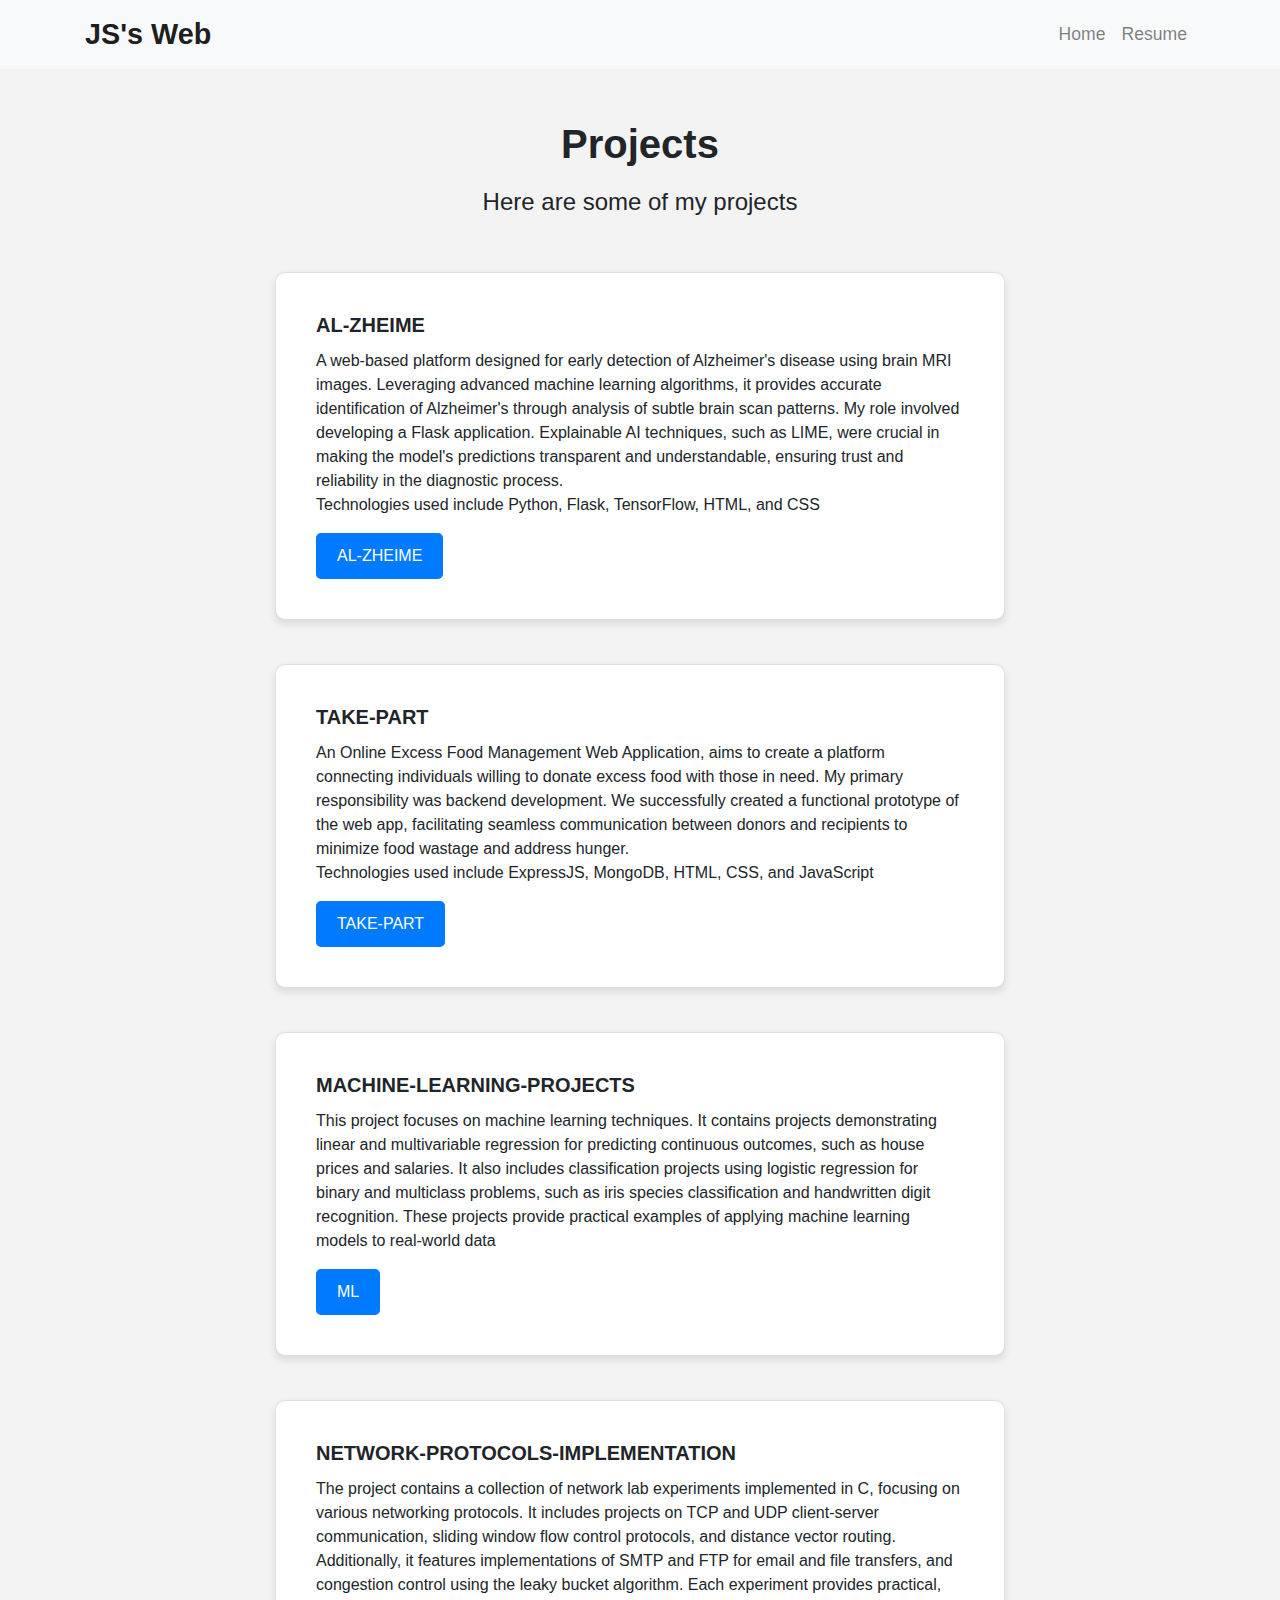
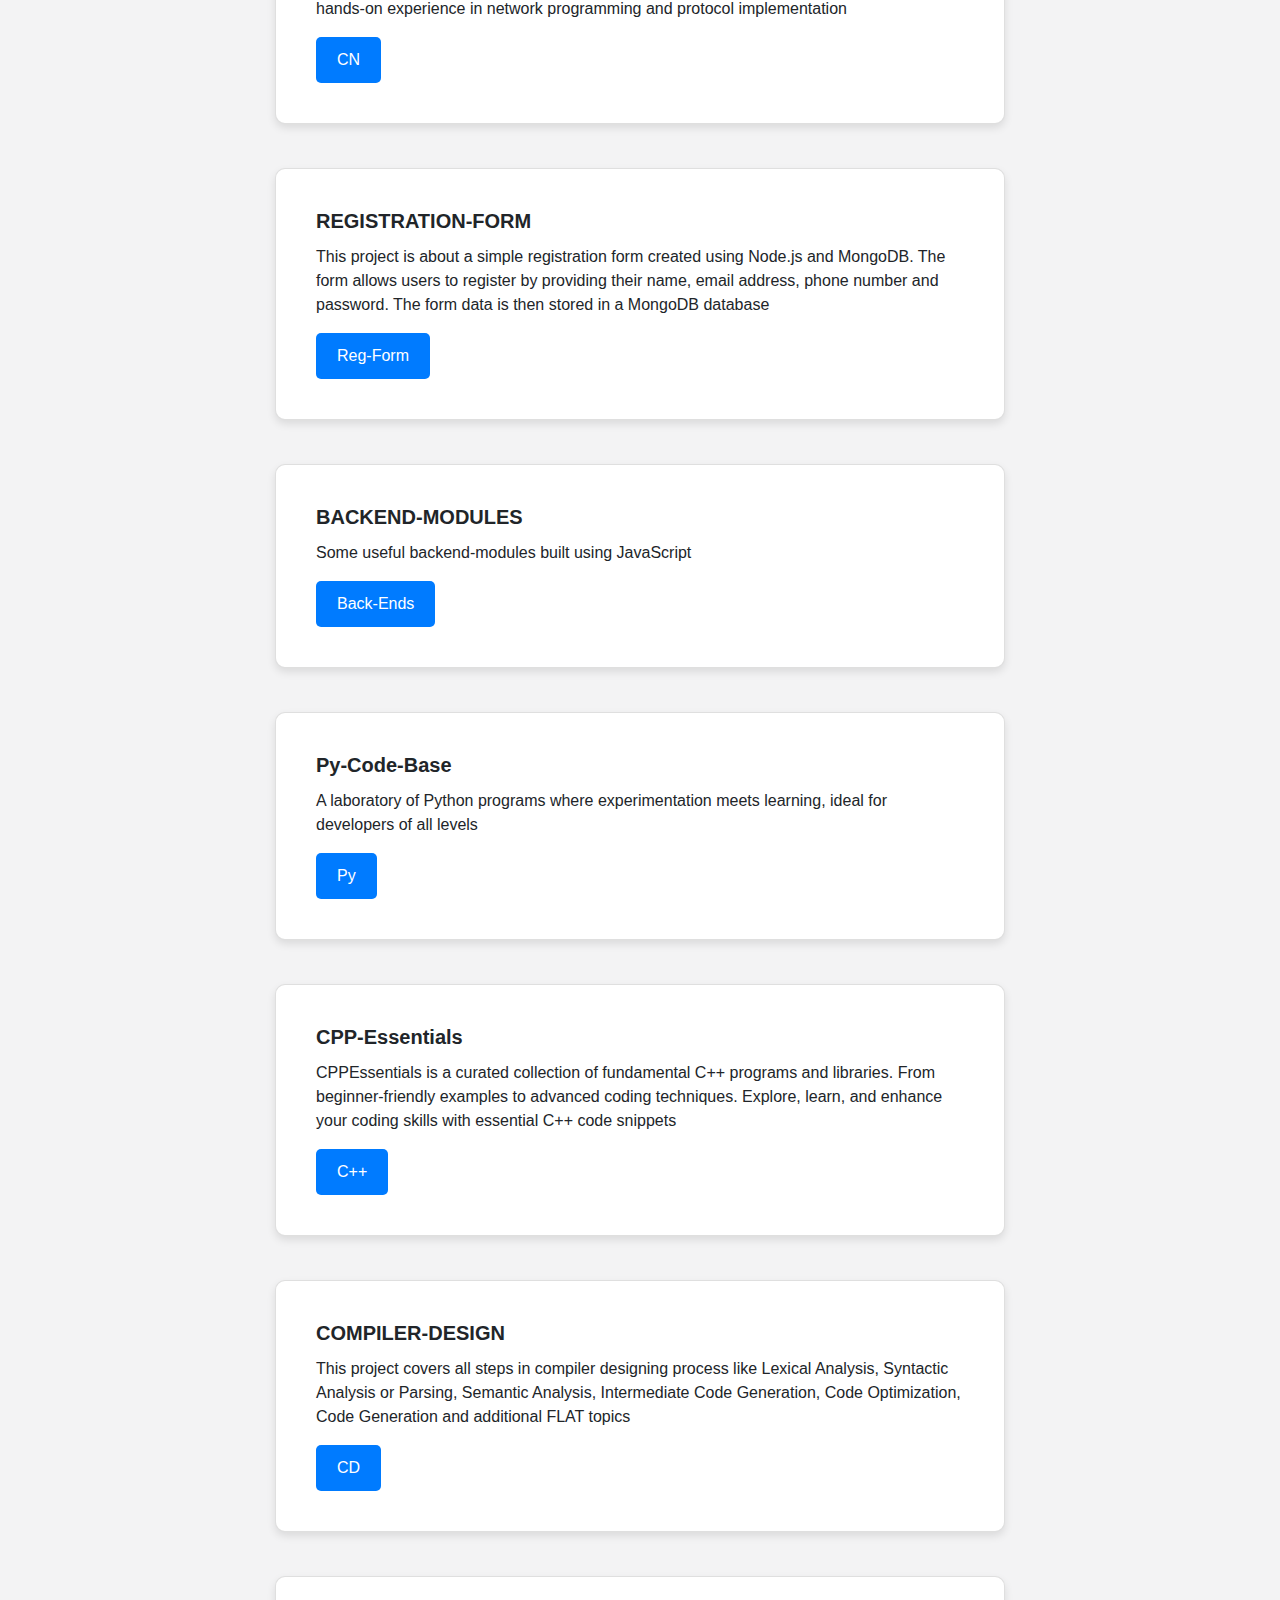
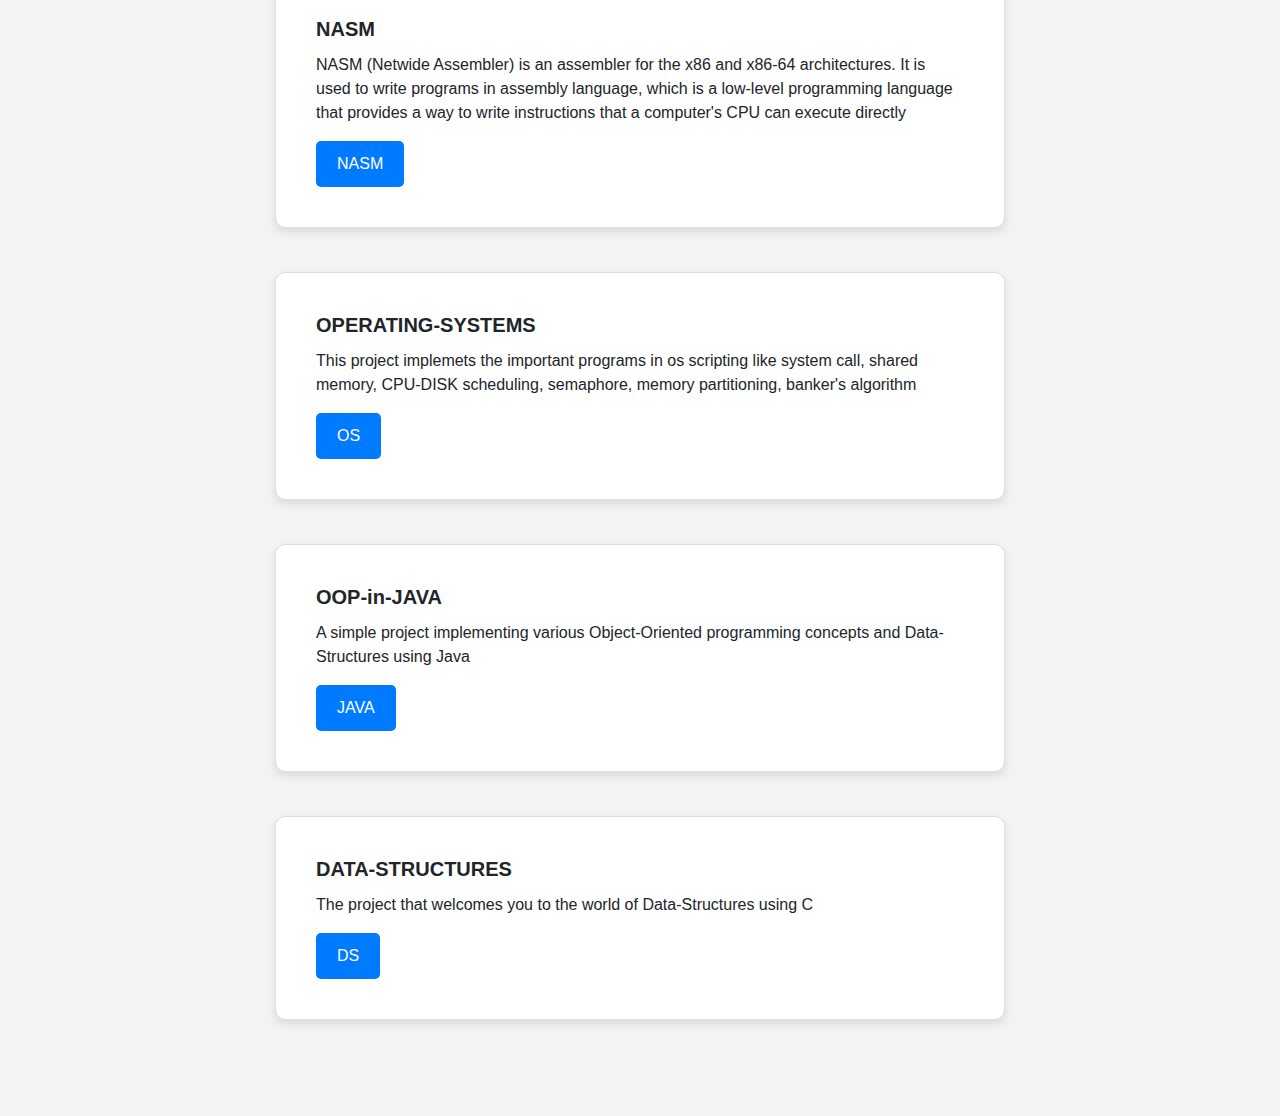
==== projects.html @ 7381023a "Buttons Modified" ====
<!DOCTYPE html>
<html lang="en">
<head>
    <meta charset="UTF-8">
    <meta name="viewport" content="width=device-width, initial-scale=1.0">
    <title>Projects</title>
    <link href="https://stackpath.bootstrapcdn.com/bootstrap/4.5.2/css/bootstrap.min.css" rel="stylesheet">
    <link rel="stylesheet" href="css/styles.css">
</head>
<body>
    <!-- Navigation Bar -->
    <nav class="navbar navbar-expand-lg navbar-light bg-light fixed-top">
        <div class="container">
            <a class="navbar-brand" href="index.html">JS's Web</a>
            <button class="navbar-toggler" type="button" data-toggle="collapse" data-target="#navbarNav" aria-controls="navbarNav" aria-expanded="false" aria-label="Toggle navigation">
                <span class="navbar-toggler-icon"></span>
            </button>
            <div class="collapse navbar-collapse" id="navbarNav">
                <ul class="navbar-nav ml-auto">
                    <li class="nav-item">
                        <a class="nav-link" href="index.html">Home</a>
                    </li>
                    <li class="nav-item">
                        <a class="nav-link" href="resume.html">Resume</a>
                    </li>
                </ul>
            </div>
        </div>
    </nav>

    <!-- Main Content -->
    <div class="container mt-5">
        <div class="row justify-content-center">
            <div class="col-md-8 text-center">
                <h1 class="display-4 animate-text text-center">Projects</h1>
                <p class="lead">Here are some of my projects</p>
            </div>
        </div>
        
        <!-- Project Cards in Vertical Order -->
        <div class="row justify-content-center">
            <!-- Project 1 Card -->
            <div class="col-md-8">
                <div class="card mb-4">
                    <div class="card-body">
                        <h5 class="card-title"><strong>AL-ZHEIME</strong></h5>
                        <p class="card-text">A web-based platform designed for early detection of Alzheimer's disease
                            using brain MRI images. Leveraging advanced
                            machine learning algorithms, it provides accurate identification of
                            Alzheimer's through analysis of subtle brain scan patterns. My role
                            involved developing a Flask application. Explainable AI techniques, such
                            as LIME, were crucial in making the model's predictions transparent and
                            understandable, ensuring trust and reliability in the diagnostic process.
                            <br>Technologies used include Python, Flask, TensorFlow, HTML, and CSS</p>
                            <div>
                                <a href="https://github.com/JISHNU-2002/AL-ZHEIME-Main-Project" class="btn">AL-ZHEIME</a>
                            </div>
                    </div>
                </div>
            </div>

            <!-- Project 2 Card -->
            <div class="col-md-8">
                <div class="card mb-4">
                    <div class="card-body">
                        <h5 class="card-title"><strong>TAKE-PART</strong></h5>
                        <p class="card-text">An Online Excess Food Management Web Application,
                            aims to create a platform connecting individuals willing to donate
                            excess food with those in need. My primary responsibility was backend
                            development. We successfully created a functional prototype of the web app, 
                            facilitating seamless communication between donors and recipients
                            to minimize food wastage and address hunger.
                            <br>Technologies used include ExpressJS, MongoDB, HTML, CSS, and JavaScript</p>
                            <div>
                                <a href="https://github.com/JISHNU-2002/TAKE-PART-Mini-Project" class="btn">TAKE-PART</a>
                            </div>
                    </div>
                </div>
            </div>

            <!-- Project 3 Card -->
            <div class="col-md-8">
                <div class="card mb-4">
                    <div class="card-body">
                        <h5 class="card-title"><strong>MACHINE-LEARNING-PROJECTS</strong></h5>
                        <p class="card-text">This project focuses on machine learning techniques. 
                            It contains projects demonstrating linear and multivariable regression for predicting continuous outcomes, such as house prices and salaries. It also includes classification projects using logistic regression for binary and multiclass problems, 
                            such as iris species classification and handwritten digit recognition. 
                            These projects provide practical examples of applying machine learning models to real-world data</p>
                        <div>
                            <a href="https://github.com/JISHNU-2002/Machine-Learning-Projects" class="btn">ML</a>
                        </div>
                    </div>
                </div>
            </div>

            <!-- Project 7 Card -->
            <div class="col-md-8">
                <div class="card mb-4">
                    <div class="card-body">
                        <h5 class="card-title"><strong>NETWORK-PROTOCOLS-IMPLEMENTATION</strong></h5>
                        <p class="card-text">The project contains a collection of network lab experiments implemented in C, 
                            focusing on various networking protocols. It includes projects on TCP and UDP client-server communication, sliding window flow control protocols, and distance vector routing. Additionally, it features implementations of SMTP and FTP for email and file transfers, and congestion control using the leaky bucket algorithm. 
                            Each experiment provides practical, hands-on experience in network programming and protocol implementation
                        </p>
                        <div>
                            <a href="https://github.com/JISHNU-2002/Network-Protocols-Implementations" class="btn">CN</a>
                        </div>
                    </div>
                </div>
            </div>

            <!-- Project 4 Card -->
            <div class="col-md-8">
                <div class="card mb-4">
                    <div class="card-body">
                        <h5 class="card-title"><strong>REGISTRATION-FORM</strong></h5>
                        <p class="card-text">This project is about a simple registration form created using Node.js and MongoDB. 
                            The form allows users to register by providing their name, email address, phone number and password. 
                            The form data is then stored in a MongoDB database</p>
                        <div>
                            <a href="https://github.com/JISHNU-2002/Registration-Form" class="btn">Reg-Form</a>
                        </div>
                    </div>
                </div>
            </div>

            <!-- Project 5 Card -->
            <div class="col-md-8">
                <div class="card mb-4">
                    <div class="card-body">
                        <h5 class="card-title"><strong>BACKEND-MODULES</strong></h5>
                        <p class="card-text">Some useful backend-modules built using JavaScript</p>
                        <div>
                            <a href="https://github.com/JISHNU-2002/back-ends" class="btn">Back-Ends</a>
                        </div>
                    </div>
                </div>
            </div>

             <!-- Project 12 Card -->
             <div class="col-md-8">
                <div class="card mb-4">
                    <div class="card-body">
                        <h5 class="card-title"><strong>Py-Code-Base</strong></h5>
                        <p class="card-text">A laboratory of Python programs where experimentation meets learning,
                             ideal for developers of all levels </p>
                        <div>
                            <a href="https://github.com/JISHNU-2002/PyCodeBase" class="btn">Py</a>
                        </div>
                    </div>
                </div>
            </div>

             <!-- Project 13 Card -->
             <div class="col-md-8">
                <div class="card mb-4">
                    <div class="card-body">
                        <h5 class="card-title"><strong>CPP-Essentials</strong></h5>
                        <p class="card-text">CPPEssentials is a curated collection of fundamental C++ programs and libraries. 
                            From beginner-friendly examples to advanced coding techniques. 
                            Explore, learn, and enhance your coding skills with essential C++ code snippets</p>
                        <div>
                            <a href="https://github.com/JISHNU-2002/s3-JAVA-LAB-ktu" class="btn">C++</a>
                        </div>
                    </div>
                </div>
            </div>

            <!-- Project 6 Card -->
            <div class="col-md-8">
                <div class="card mb-4">
                    <div class="card-body">
                        <h5 class="card-title"><strong>COMPILER-DESIGN</strong></h5>
                        <p class="card-text">This project covers all steps in compiler designing process like
                            Lexical Analysis, 
                            Syntactic Analysis or Parsing,
                            Semantic Analysis,
                            Intermediate Code Generation,
                            Code Optimization,
                            Code Generation and additional FLAT topics
                        </p>
                        <div>
                            <a href="https://github.com/JISHNU-2002/s7-CD-LAB-ktu" class="btn">CD</a>
                        </div>
                    </div>
                </div>
            </div>

             <!-- Project 8 Card -->
             <div class="col-md-8">
                <div class="card mb-4">
                    <div class="card-body">
                        <h5 class="card-title"><strong>NASM</strong></h5>
                        <p class="card-text">NASM (Netwide Assembler) is an assembler for the x86 and x86-64 architectures. 
                            It is used to write programs in assembly language, which is a low-level programming language that provides a way to write instructions that a computer's CPU can execute directly
                        </p>
                        <div>
                            <a href="https://github.com/JISHNU-2002/s5-NASM-LAB-ktu" class="btn">NASM</a>
                        </div>
                    </div>
                </div>
            </div>

            <!-- Project 9 Card -->
            <div class="col-md-8">
                <div class="card mb-4">
                    <div class="card-body">
                        <h5 class="card-title"><strong>OPERATING-SYSTEMS</strong></h5>
                        <p class="card-text">This project implemets the important programs in os scripting like system call, shared memory, CPU-DISK scheduling, semaphore, memory partitioning, banker's algorithm</p>
                        <div>
                            <a href="https://github.com/JISHNU-2002/s4-OS-LAB-ktu" class="btn">OS</a>
                        </div>
                    </div>
                </div>
            </div>

             <!-- Project 10 Card -->
             <div class="col-md-8">
                <div class="card mb-4">
                    <div class="card-body">
                        <h5 class="card-title"><strong>OOP-in-JAVA</strong></h5>
                        <p class="card-text">A simple project implementing various Object-Oriented programming concepts and Data-Structures using Java</p>
                        <div>
                            <a href="https://github.com/JISHNU-2002/s3-JAVA-LAB-ktu" class="btn">JAVA</a>
                        </div>
                    </div>
                </div>
            </div>

             <!-- Project 11 Card -->
             <div class="col-md-8">
                <div class="card mb-4">
                    <div class="card-body">
                        <h5 class="card-title"><strong>DATA-STRUCTURES</strong></h5>
                        <p class="card-text">The project that welcomes you to the world of Data-Structures using C</p>
                        <div>
                            <a href="https://github.com/JISHNU-2002/s3-DS-LAB-ktu" class="btn">DS</a>
                        </div>
                    </div>
                </div>
            </div>
        </div>
    </div>

    <!-- Scripts -->
    <script src="https://code.jquery.com/jquery-3.5.1.slim.min.js"></script>
    <script src="https://cdn.jsdelivr.net/npm/@popperjs/core@2.5.4/dist/umd/popper.min.js"></script>
    <script src="https://stackpath.bootstrapcdn.com/bootstrap/4.5.2/js/bootstrap.min.js"></script>
</body>
</html>
---- css/styles.css ----
body {
    font-family: 'Segoe UI', Tahoma, Geneva, Verdana, sans-serif;
    padding-top: 4.5rem; /* Adjust to accommodate fixed navbar */
    background-color: #f0f0f1c9; /* Match this color with your navbar */
    margin-bottom: 4.5rem; /* Equal gap from bottom of footer */
}

.navbar {
    transition: all 0.3s ease;
}

.navbar-brand {
    font-size: 1.8rem;
    font-weight: bold;
}

.navbar-nav .nav-link {
    font-size: 1.1rem;
}

.display-4 {
    font-size: 2.5rem;
    font-weight: bold;
    text-align: center; /* Center align text */
    margin-bottom: 1rem; /* Space below heading */
}

.lead {
    font-size: 1.5rem;
    font-weight: normal;
    text-align: center; /* Center align text */
    margin-bottom: 2rem; /* Space below paragraph */
}

.footer {
    color: #291c1c;
    text-align: center; /* Center align text */
    padding: 1rem 0; /* Padding inside footer */
}

@media (max-width: 576px) {
    .navbar-expand-lg .container {
        padding-right: 0;
        padding-left: 0;
    }
}

/* Ensure the profile picture is a perfect circle */
.profile-pic {
    width: 250px;
    height: 250px;
    object-fit: cover; /* Maintain aspect ratio and cover area */
    border-radius: 50%; /* Make it a circle */
    border: 4px solid #fff; /* White border */
}

/* Animation for the text */
@keyframes fadeIn {
    0% {
        opacity: 0;
        transform: translateY(-20px);
    }
    100% {
        opacity: 1;
        transform: translateY(0);
    }
}

.animate-text {
    animation: fadeIn 1s ease-in-out; /* Adjust animation duration */
}

.card {
    background: white;
    padding: 20px;
    margin: 20px 0;
    border-radius: 10px;
    box-shadow: 0 4px 8px rgba(0, 0, 0, 0.1);
}
.card h2 {
    margin-top: 0;
}
.card ul {
    list-style: none;
    padding: 0;
}
.card ul li {
    margin-bottom: 10px;
}
.skills, .contact, .languages, .hobbies, .interests{
    display: flex;
    flex-wrap: wrap;
}
.skills div, .contact div, .languages div, .hobbies div, .interests div{
    flex: 1 1 200px;
    margin: 10px;
}

/* Address style */
.contact address {
    margin: 0; /* Reset default margin for address tag */
    font-style: normal; /* Ensure address is not italicized by default */
    line-height: 1.6; /* Adjust line height for readability */
}

/* Button style */
.btn {
    display: inline-block;
    padding: 10px 20px;
    background-color: #007bff;
    color: white;
    text-decoration: none;
    border-radius: 5px;
    transition: background-color 0.3s ease;
}

.btn:hover {
    background-color: #0056b3;
}
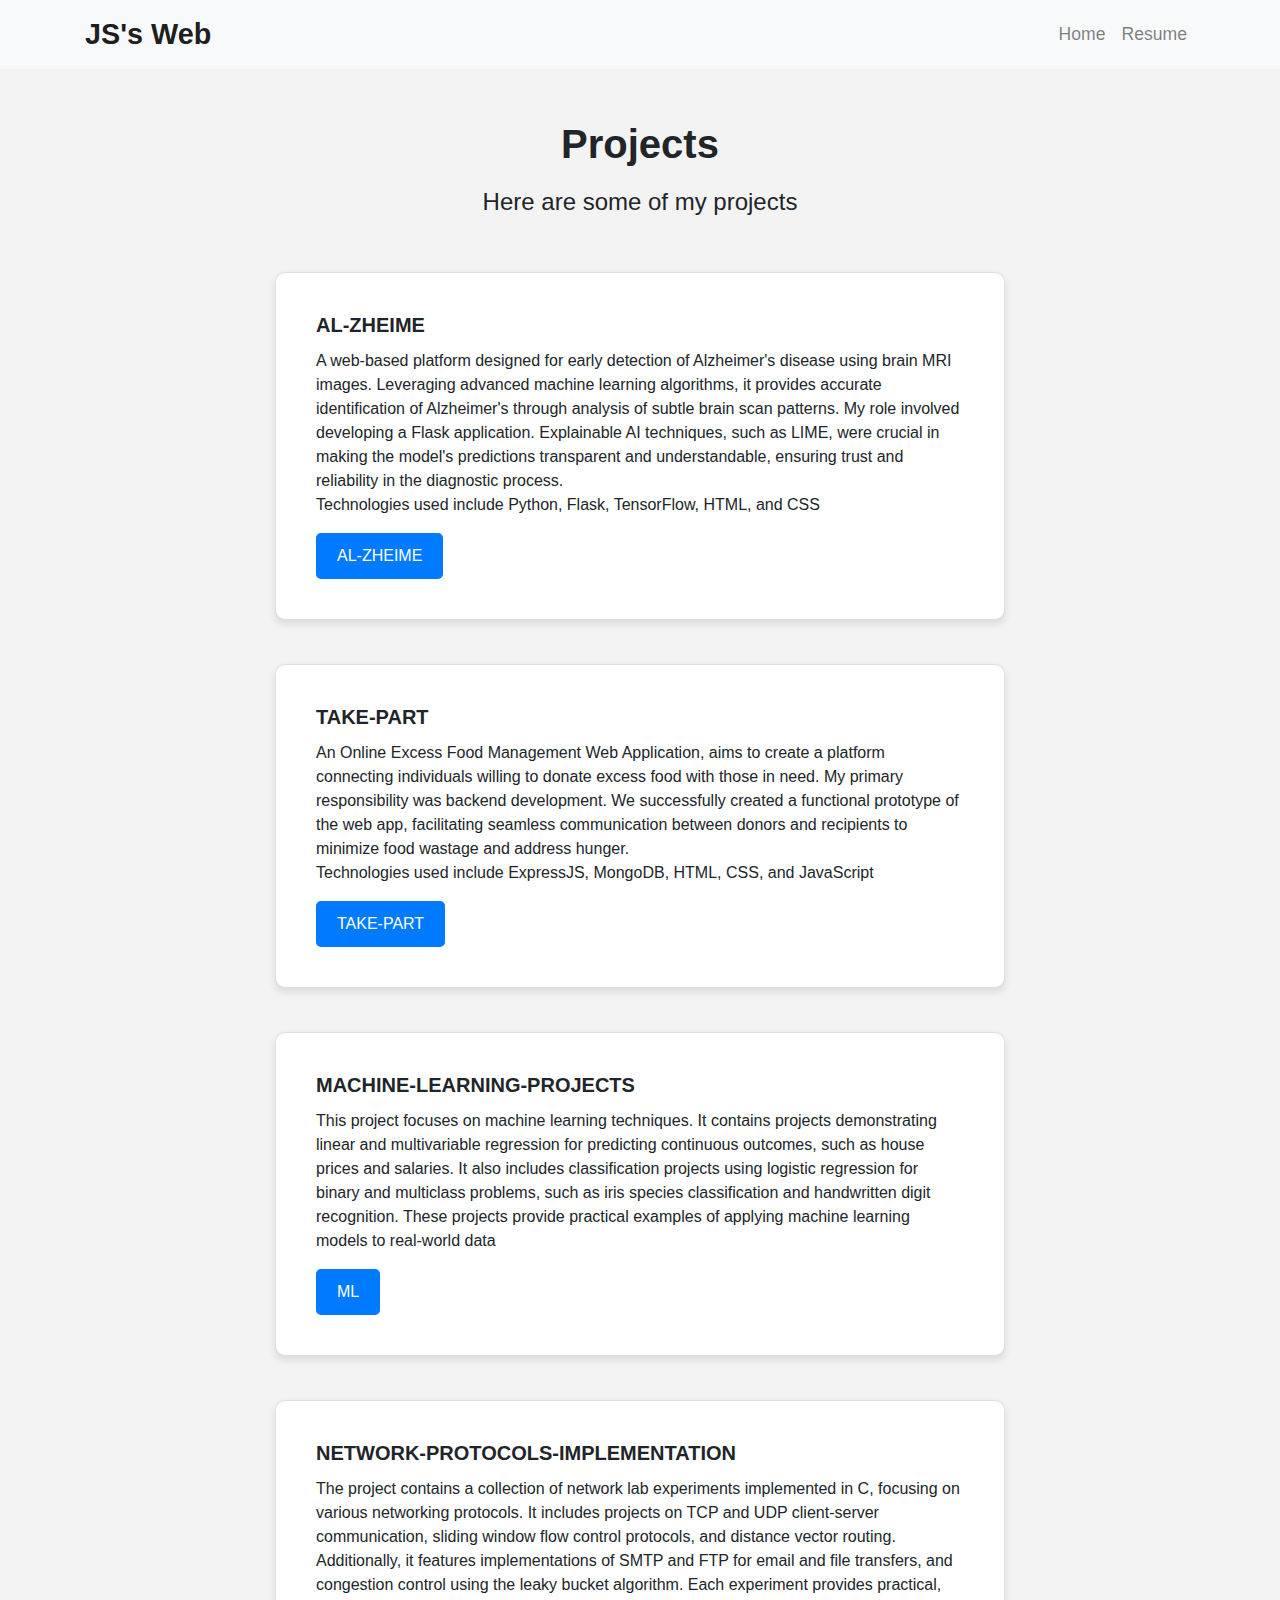
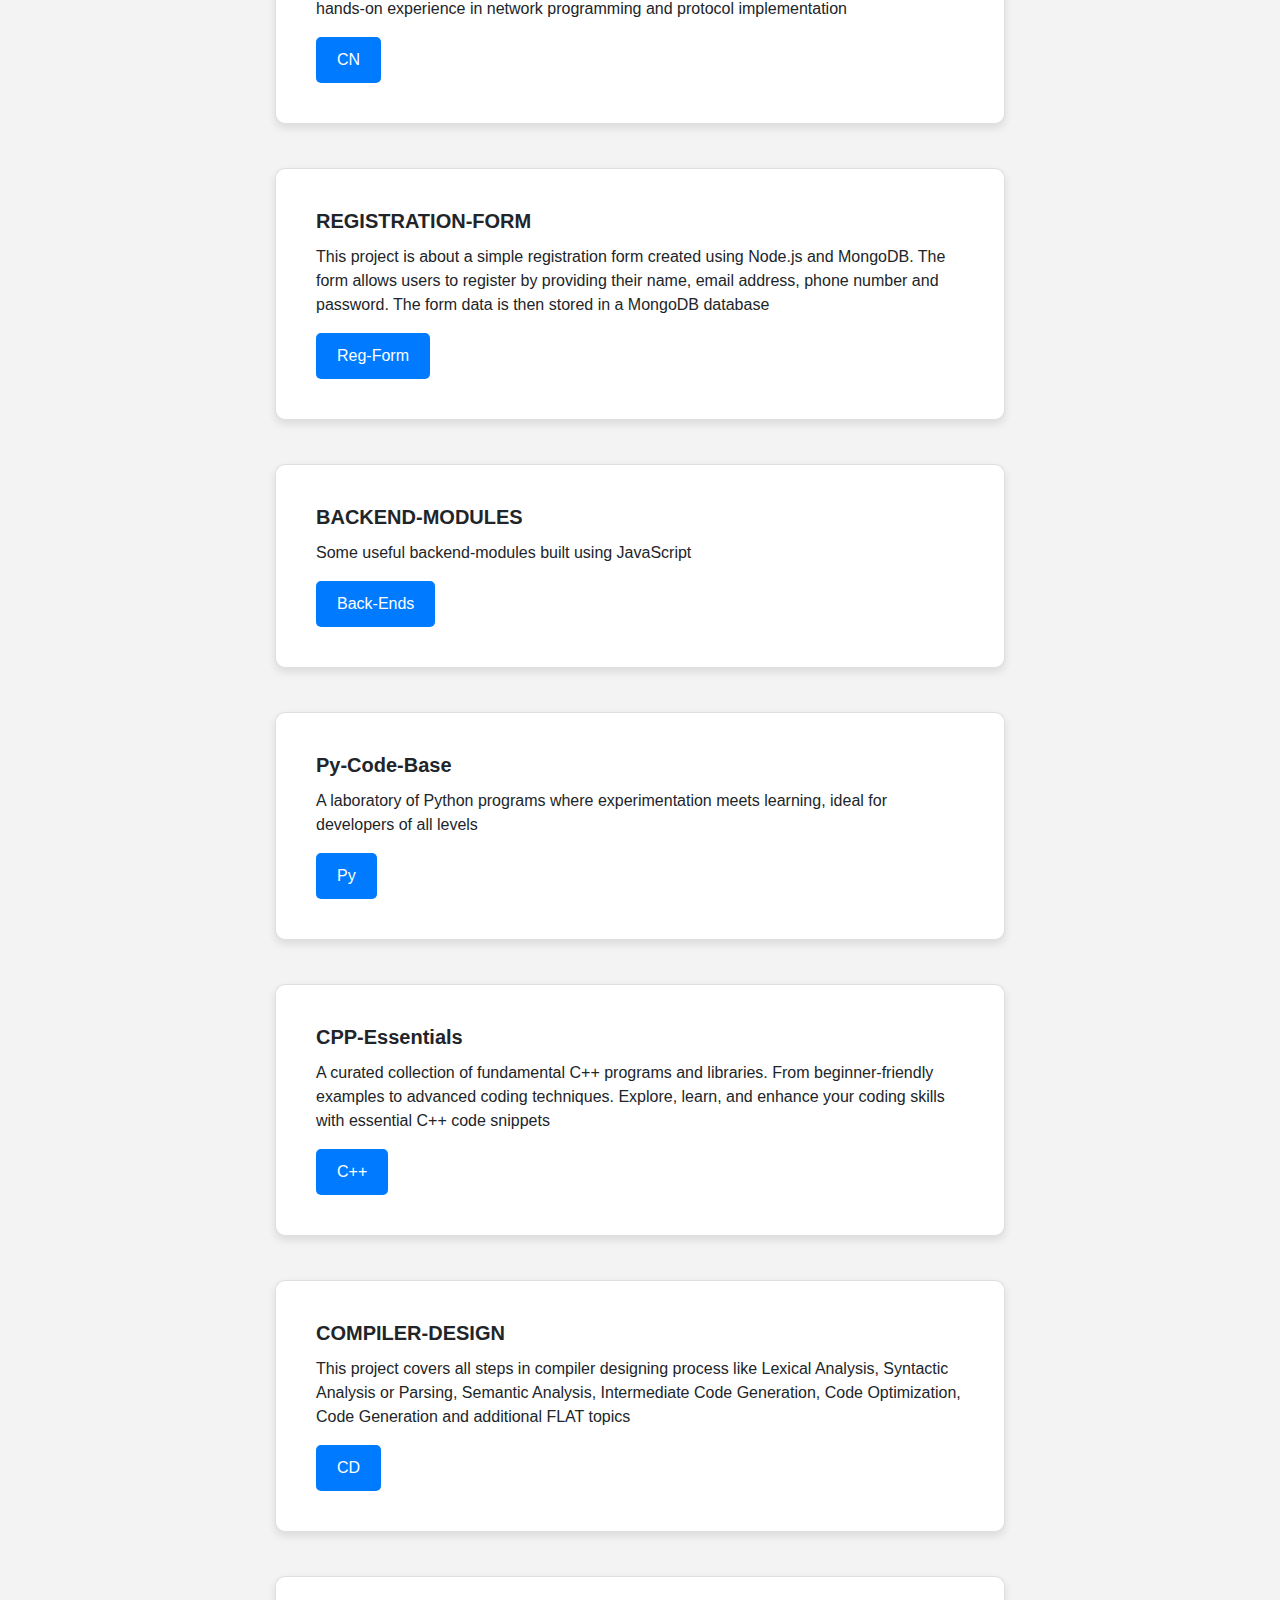
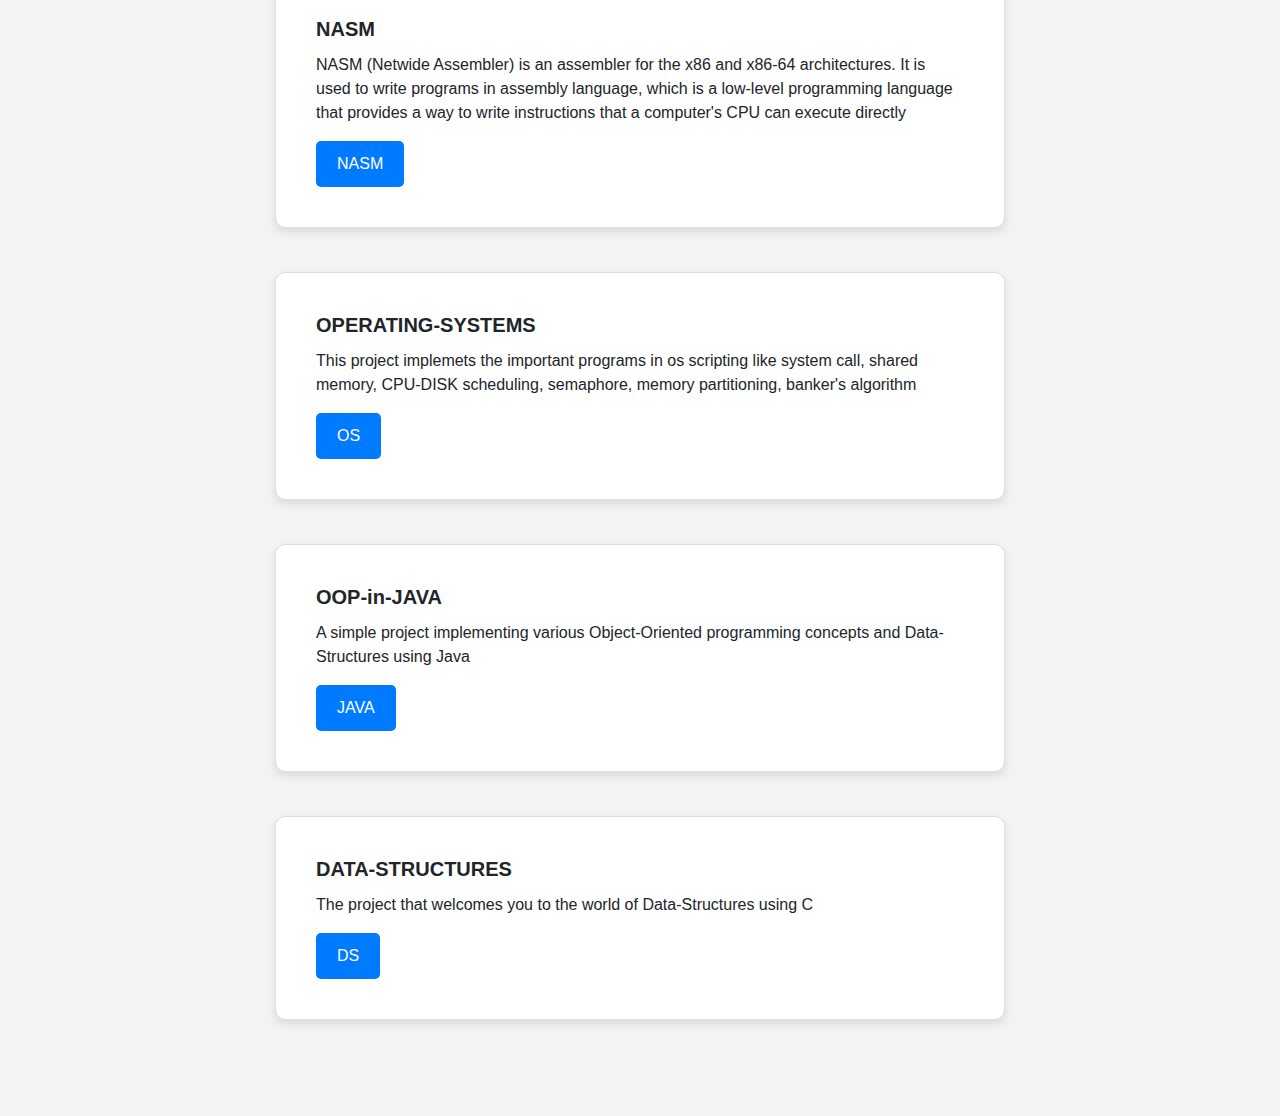
==== commit 15a00ceb: "Profile Modified" ====
--- a/projects.html
+++ b/projects.html
@@ -157,7 +157,7 @@
                 <div class="card mb-4">
                     <div class="card-body">
                         <h5 class="card-title"><strong>CPP-Essentials</strong></h5>
-                        <p class="card-text">CPPEssentials is a curated collection of fundamental C++ programs and libraries. 
+                        <p class="card-text">A curated collection of fundamental C++ programs and libraries. 
                             From beginner-friendly examples to advanced coding techniques. 
                             Explore, learn, and enhance your coding skills with essential C++ code snippets</p>
                         <div>
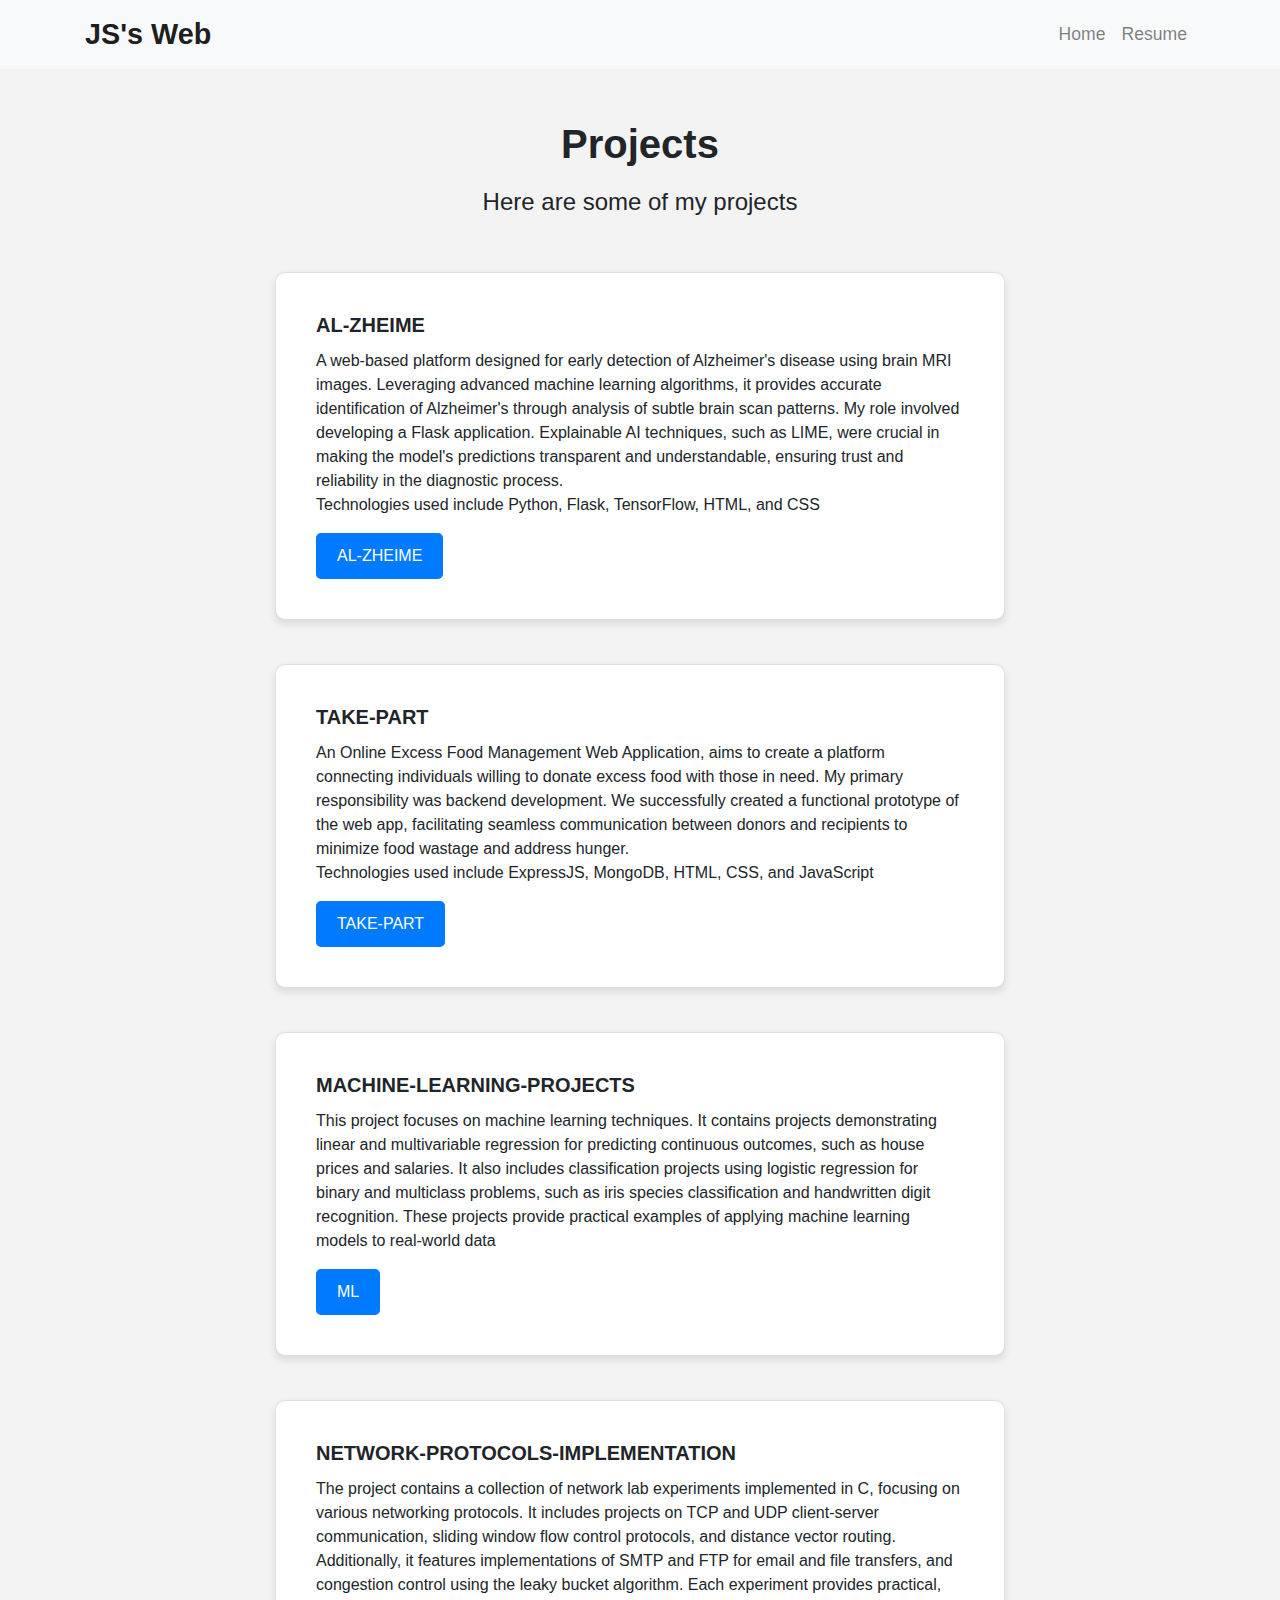
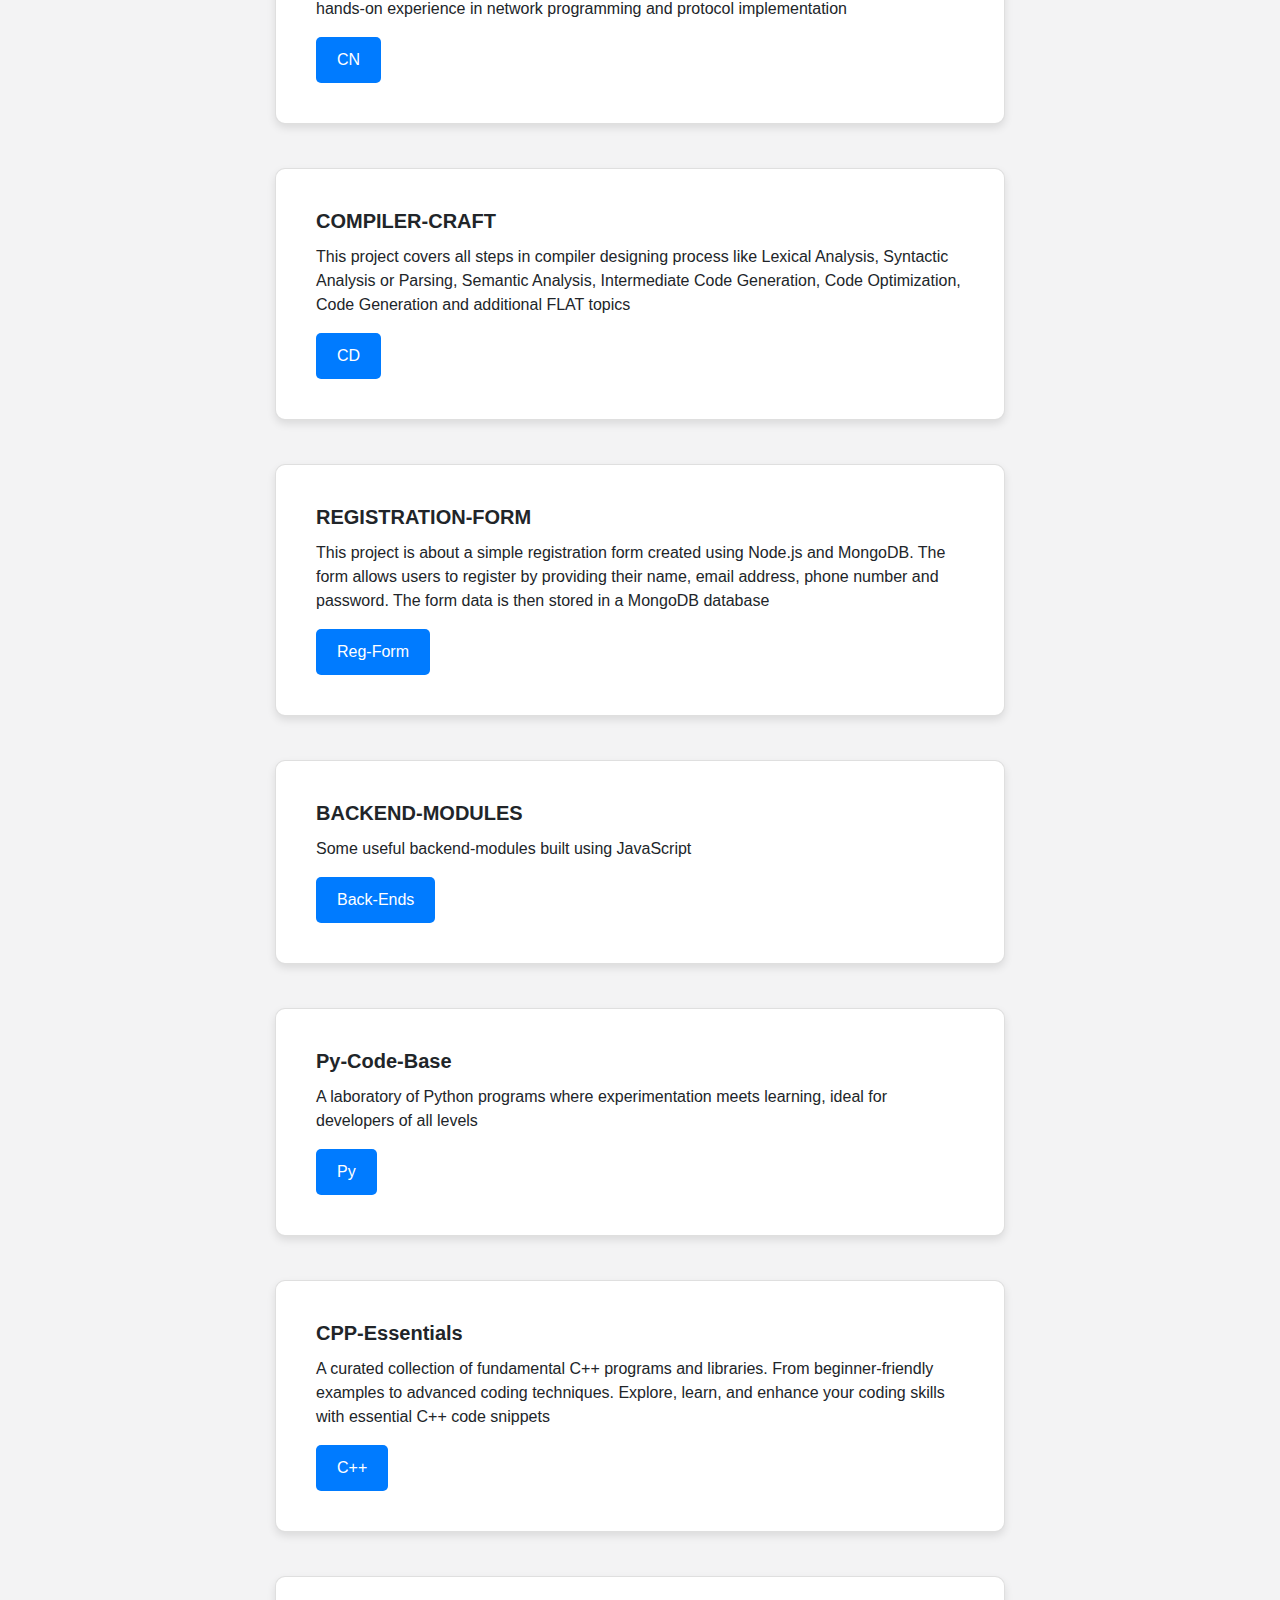
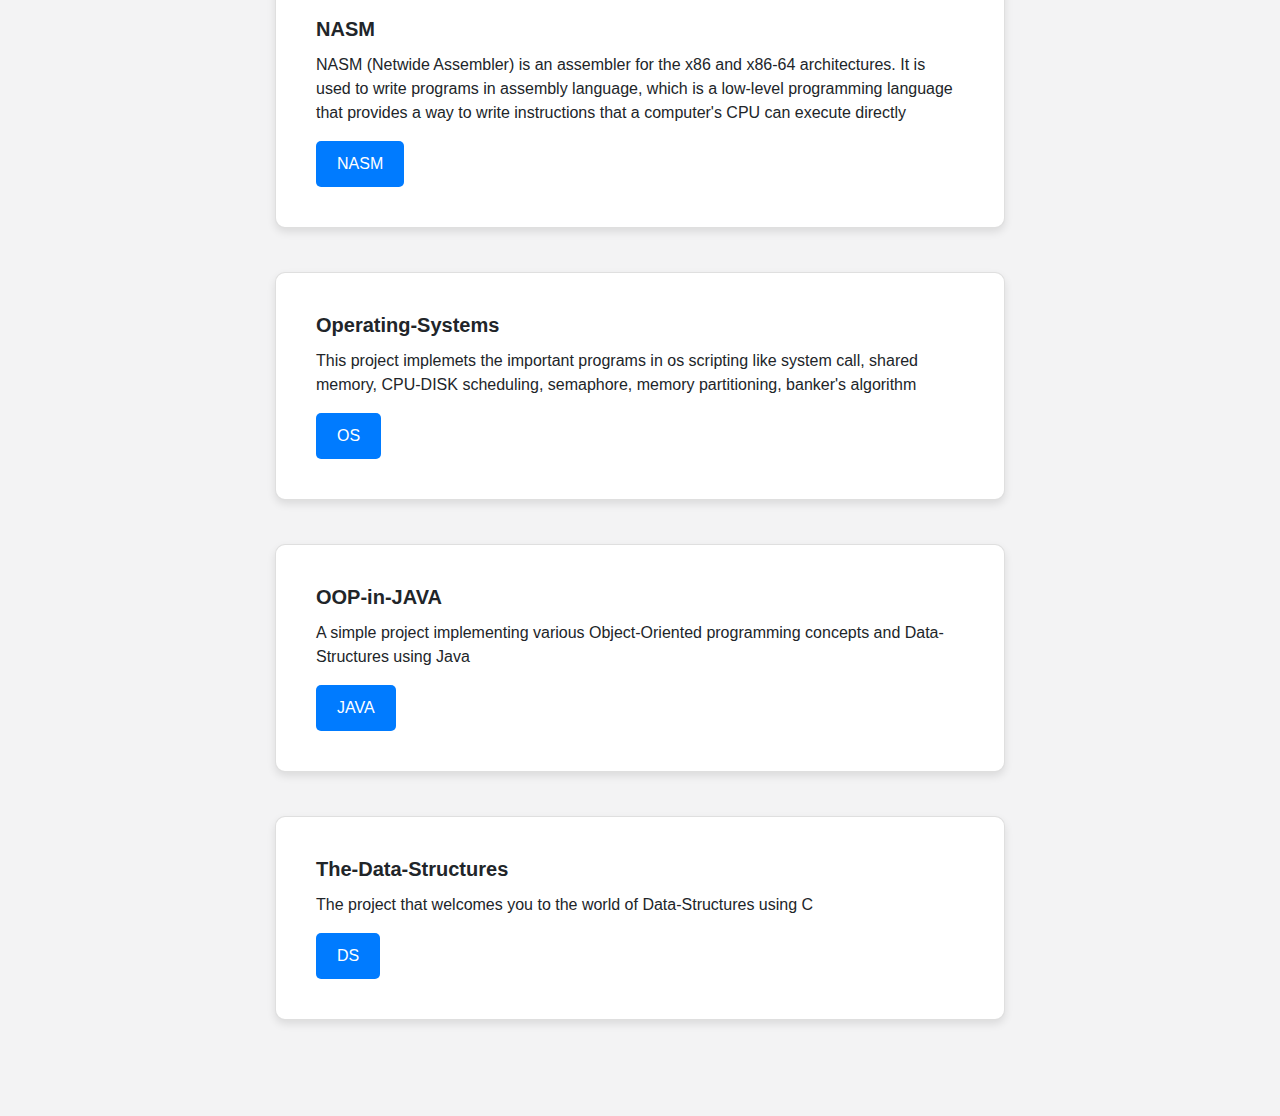
==== commit 105ab4ff: "Files Modified" ====
--- a/projects.html
+++ b/projects.html
@@ -110,68 +110,11 @@
                 </div>
             </div>
 
-            <!-- Project 4 Card -->
-            <div class="col-md-8">
-                <div class="card mb-4">
-                    <div class="card-body">
-                        <h5 class="card-title"><strong>REGISTRATION-FORM</strong></h5>
-                        <p class="card-text">This project is about a simple registration form created using Node.js and MongoDB. 
-                            The form allows users to register by providing their name, email address, phone number and password. 
-                            The form data is then stored in a MongoDB database</p>
-                        <div>
-                            <a href="https://github.com/JISHNU-2002/Registration-Form" class="btn">Reg-Form</a>
-                        </div>
-                    </div>
-                </div>
-            </div>
-
-            <!-- Project 5 Card -->
-            <div class="col-md-8">
-                <div class="card mb-4">
-                    <div class="card-body">
-                        <h5 class="card-title"><strong>BACKEND-MODULES</strong></h5>
-                        <p class="card-text">Some useful backend-modules built using JavaScript</p>
-                        <div>
-                            <a href="https://github.com/JISHNU-2002/back-ends" class="btn">Back-Ends</a>
-                        </div>
-                    </div>
-                </div>
-            </div>
-
-             <!-- Project 12 Card -->
-             <div class="col-md-8">
-                <div class="card mb-4">
-                    <div class="card-body">
-                        <h5 class="card-title"><strong>Py-Code-Base</strong></h5>
-                        <p class="card-text">A laboratory of Python programs where experimentation meets learning,
-                             ideal for developers of all levels </p>
-                        <div>
-                            <a href="https://github.com/JISHNU-2002/PyCodeBase" class="btn">Py</a>
-                        </div>
-                    </div>
-                </div>
-            </div>
-
-             <!-- Project 13 Card -->
-             <div class="col-md-8">
-                <div class="card mb-4">
-                    <div class="card-body">
-                        <h5 class="card-title"><strong>CPP-Essentials</strong></h5>
-                        <p class="card-text">A curated collection of fundamental C++ programs and libraries. 
-                            From beginner-friendly examples to advanced coding techniques. 
-                            Explore, learn, and enhance your coding skills with essential C++ code snippets</p>
-                        <div>
-                            <a href="https://github.com/JISHNU-2002/s3-JAVA-LAB-ktu" class="btn">C++</a>
-                        </div>
-                    </div>
-                </div>
-            </div>
-
-            <!-- Project 6 Card -->
-            <div class="col-md-8">
-                <div class="card mb-4">
-                    <div class="card-body">
-                        <h5 class="card-title"><strong>COMPILER-DESIGN</strong></h5>
+             <!-- Project 6 Card -->
+             <div class="col-md-8">
+                <div class="card mb-4">
+                    <div class="card-body">
+                        <h5 class="card-title"><strong>COMPILER-CRAFT</strong></h5>
                         <p class="card-text">This project covers all steps in compiler designing process like
                             Lexical Analysis, 
                             Syntactic Analysis or Parsing,
@@ -181,7 +124,64 @@
                             Code Generation and additional FLAT topics
                         </p>
                         <div>
-                            <a href="https://github.com/JISHNU-2002/s7-CD-LAB-ktu" class="btn">CD</a>
+                            <a href="https://github.com/JISHNU-2002/CompilerCraft" class="btn">CD</a>
+                        </div>
+                    </div>
+                </div>
+            </div>
+
+            <!-- Project 4 Card -->
+            <div class="col-md-8">
+                <div class="card mb-4">
+                    <div class="card-body">
+                        <h5 class="card-title"><strong>REGISTRATION-FORM</strong></h5>
+                        <p class="card-text">This project is about a simple registration form created using Node.js and MongoDB. 
+                            The form allows users to register by providing their name, email address, phone number and password. 
+                            The form data is then stored in a MongoDB database</p>
+                        <div>
+                            <a href="https://github.com/JISHNU-2002/Registration-Form" class="btn">Reg-Form</a>
+                        </div>
+                    </div>
+                </div>
+            </div>
+
+            <!-- Project 5 Card -->
+            <div class="col-md-8">
+                <div class="card mb-4">
+                    <div class="card-body">
+                        <h5 class="card-title"><strong>BACKEND-MODULES</strong></h5>
+                        <p class="card-text">Some useful backend-modules built using JavaScript</p>
+                        <div>
+                            <a href="https://github.com/JISHNU-2002/back-ends" class="btn">Back-Ends</a>
+                        </div>
+                    </div>
+                </div>
+            </div>
+
+             <!-- Project 12 Card -->
+             <div class="col-md-8">
+                <div class="card mb-4">
+                    <div class="card-body">
+                        <h5 class="card-title"><strong>Py-Code-Base</strong></h5>
+                        <p class="card-text">A laboratory of Python programs where experimentation meets learning,
+                             ideal for developers of all levels </p>
+                        <div>
+                            <a href="https://github.com/JISHNU-2002/PyCodeBase" class="btn">Py</a>
+                        </div>
+                    </div>
+                </div>
+            </div>
+
+             <!-- Project 13 Card -->
+             <div class="col-md-8">
+                <div class="card mb-4">
+                    <div class="card-body">
+                        <h5 class="card-title"><strong>CPP-Essentials</strong></h5>
+                        <p class="card-text">A curated collection of fundamental C++ programs and libraries. 
+                            From beginner-friendly examples to advanced coding techniques. 
+                            Explore, learn, and enhance your coding skills with essential C++ code snippets</p>
+                        <div>
+                            <a href="https://github.com/JISHNU-2002/CPPEssentials" class="btn">C++</a>
                         </div>
                     </div>
                 </div>
@@ -196,7 +196,7 @@
                             It is used to write programs in assembly language, which is a low-level programming language that provides a way to write instructions that a computer's CPU can execute directly
                         </p>
                         <div>
-                            <a href="https://github.com/JISHNU-2002/s5-NASM-LAB-ktu" class="btn">NASM</a>
+                            <a href="https://github.com/JISHNU-2002/NASM" class="btn">NASM</a>
                         </div>
                     </div>
                 </div>
@@ -206,10 +206,10 @@
             <div class="col-md-8">
                 <div class="card mb-4">
                     <div class="card-body">
-                        <h5 class="card-title"><strong>OPERATING-SYSTEMS</strong></h5>
+                        <h5 class="card-title"><strong>Operating-Systems</strong></h5>
                         <p class="card-text">This project implemets the important programs in os scripting like system call, shared memory, CPU-DISK scheduling, semaphore, memory partitioning, banker's algorithm</p>
                         <div>
-                            <a href="https://github.com/JISHNU-2002/s4-OS-LAB-ktu" class="btn">OS</a>
+                            <a href="https://github.com/JISHNU-2002/Operating-Systems" class="btn">OS</a>
                         </div>
                     </div>
                 </div>
@@ -222,7 +222,7 @@
                         <h5 class="card-title"><strong>OOP-in-JAVA</strong></h5>
                         <p class="card-text">A simple project implementing various Object-Oriented programming concepts and Data-Structures using Java</p>
                         <div>
-                            <a href="https://github.com/JISHNU-2002/s3-JAVA-LAB-ktu" class="btn">JAVA</a>
+                            <a href="https://github.com/JISHNU-2002/OOPinJava" class="btn">JAVA</a>
                         </div>
                     </div>
                 </div>
@@ -232,10 +232,10 @@
              <div class="col-md-8">
                 <div class="card mb-4">
                     <div class="card-body">
-                        <h5 class="card-title"><strong>DATA-STRUCTURES</strong></h5>
+                        <h5 class="card-title"><strong>The-Data-Structures</strong></h5>
                         <p class="card-text">The project that welcomes you to the world of Data-Structures using C</p>
                         <div>
-                            <a href="https://github.com/JISHNU-2002/s3-DS-LAB-ktu" class="btn">DS</a>
+                            <a href="https://github.com/JISHNU-2002/The-Data-Structures" class="btn">DS</a>
                         </div>
                     </div>
                 </div>
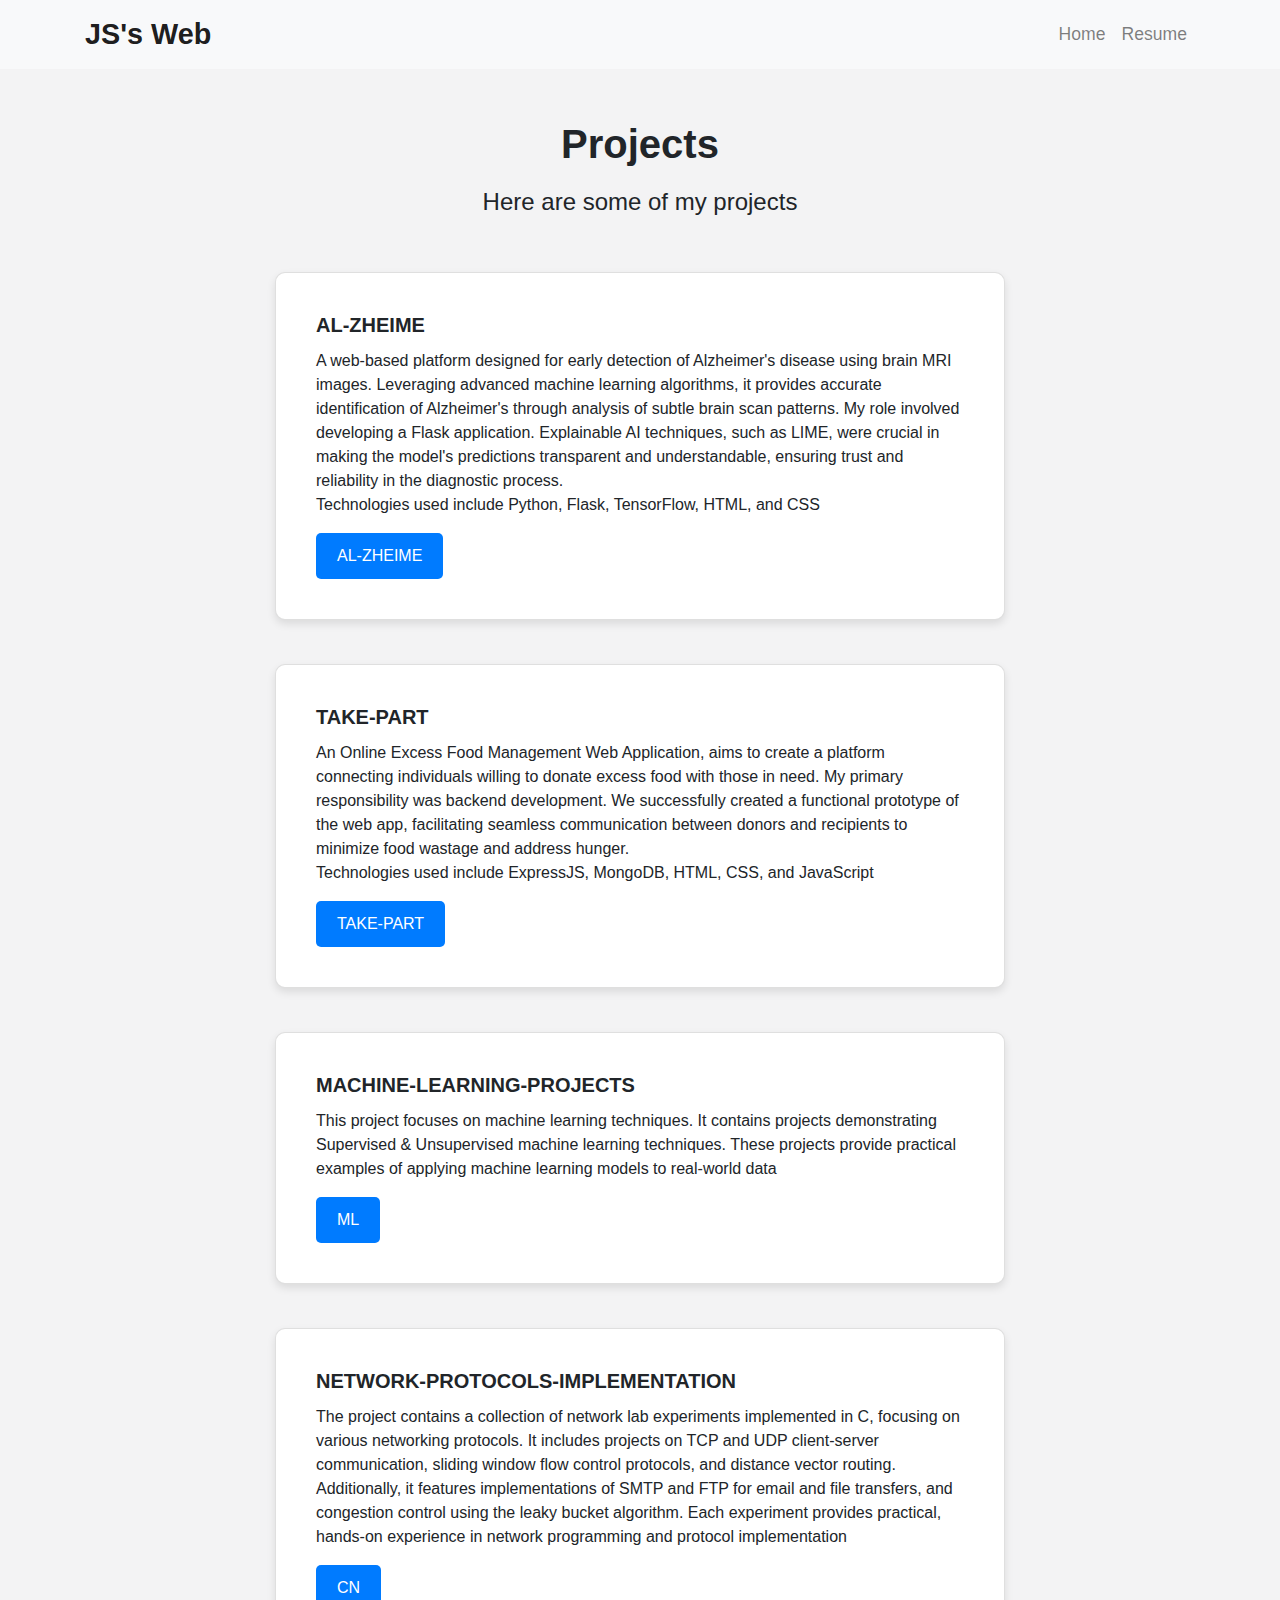
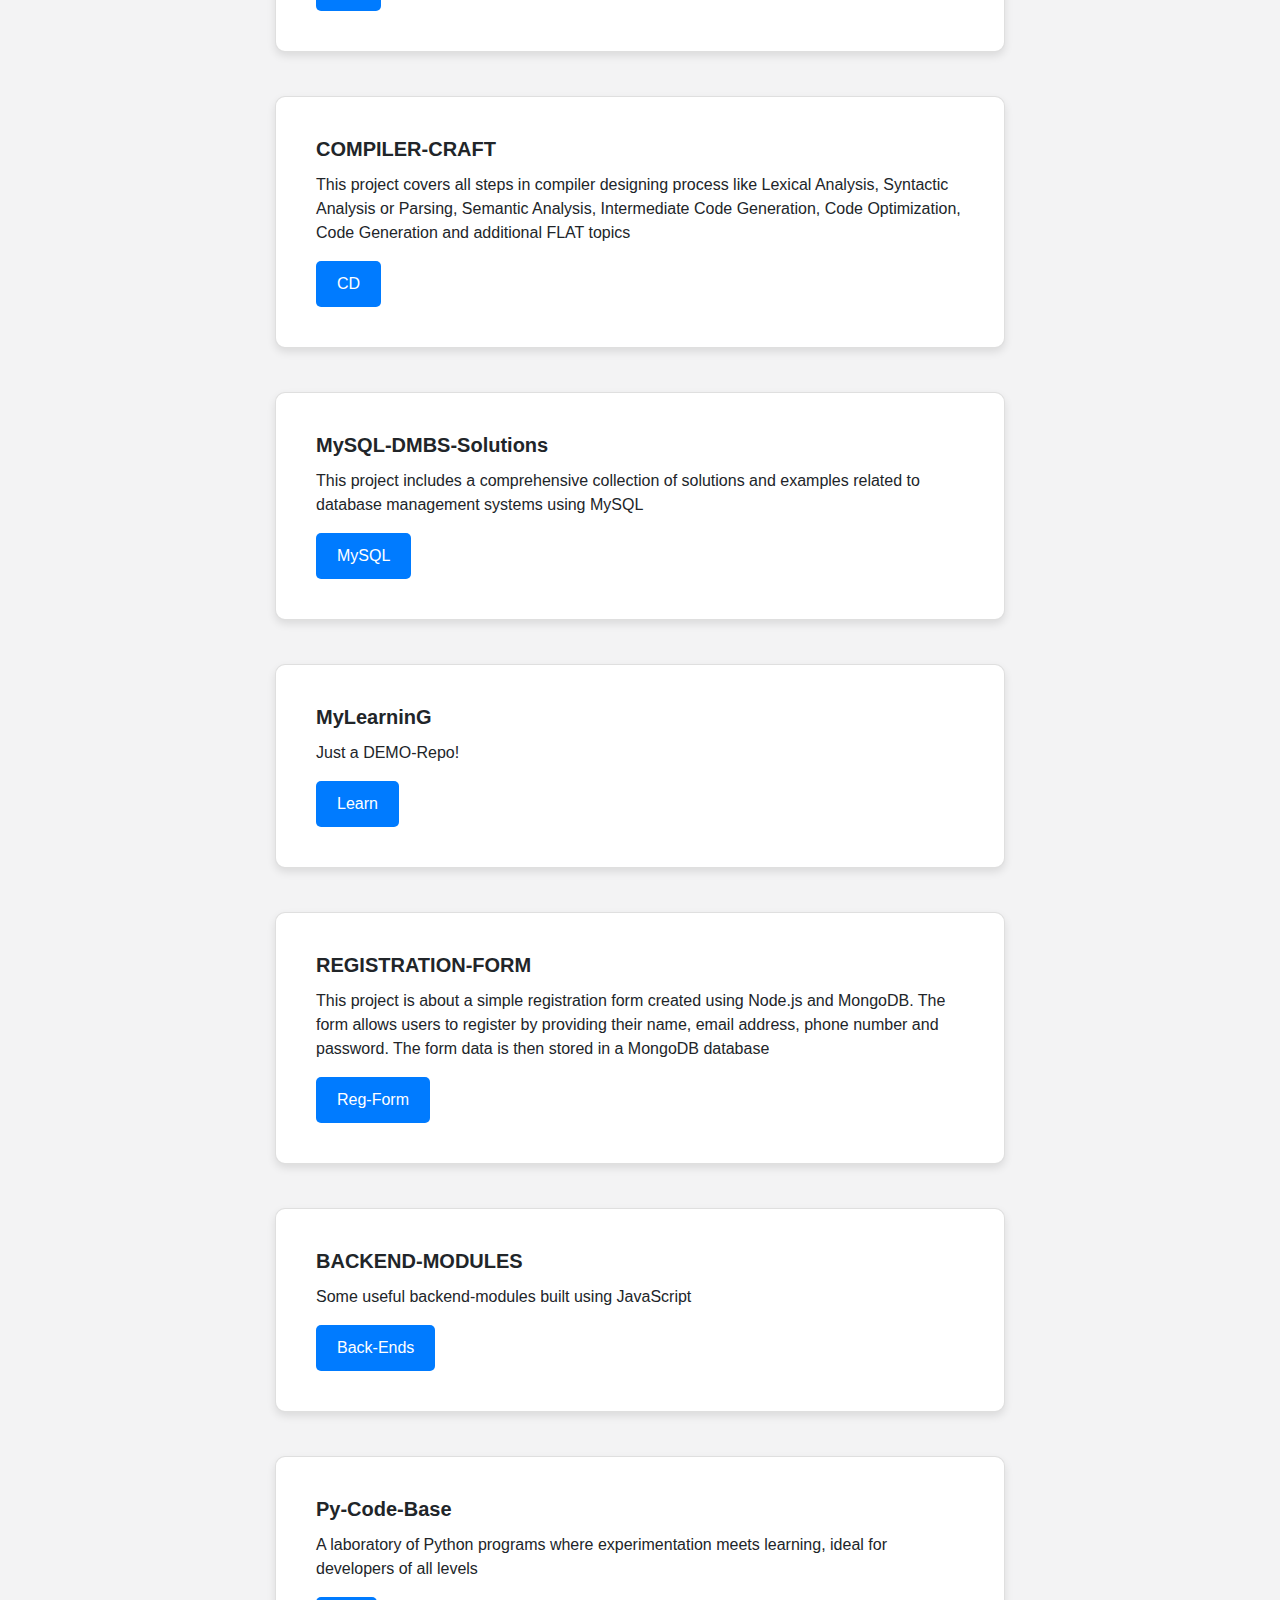
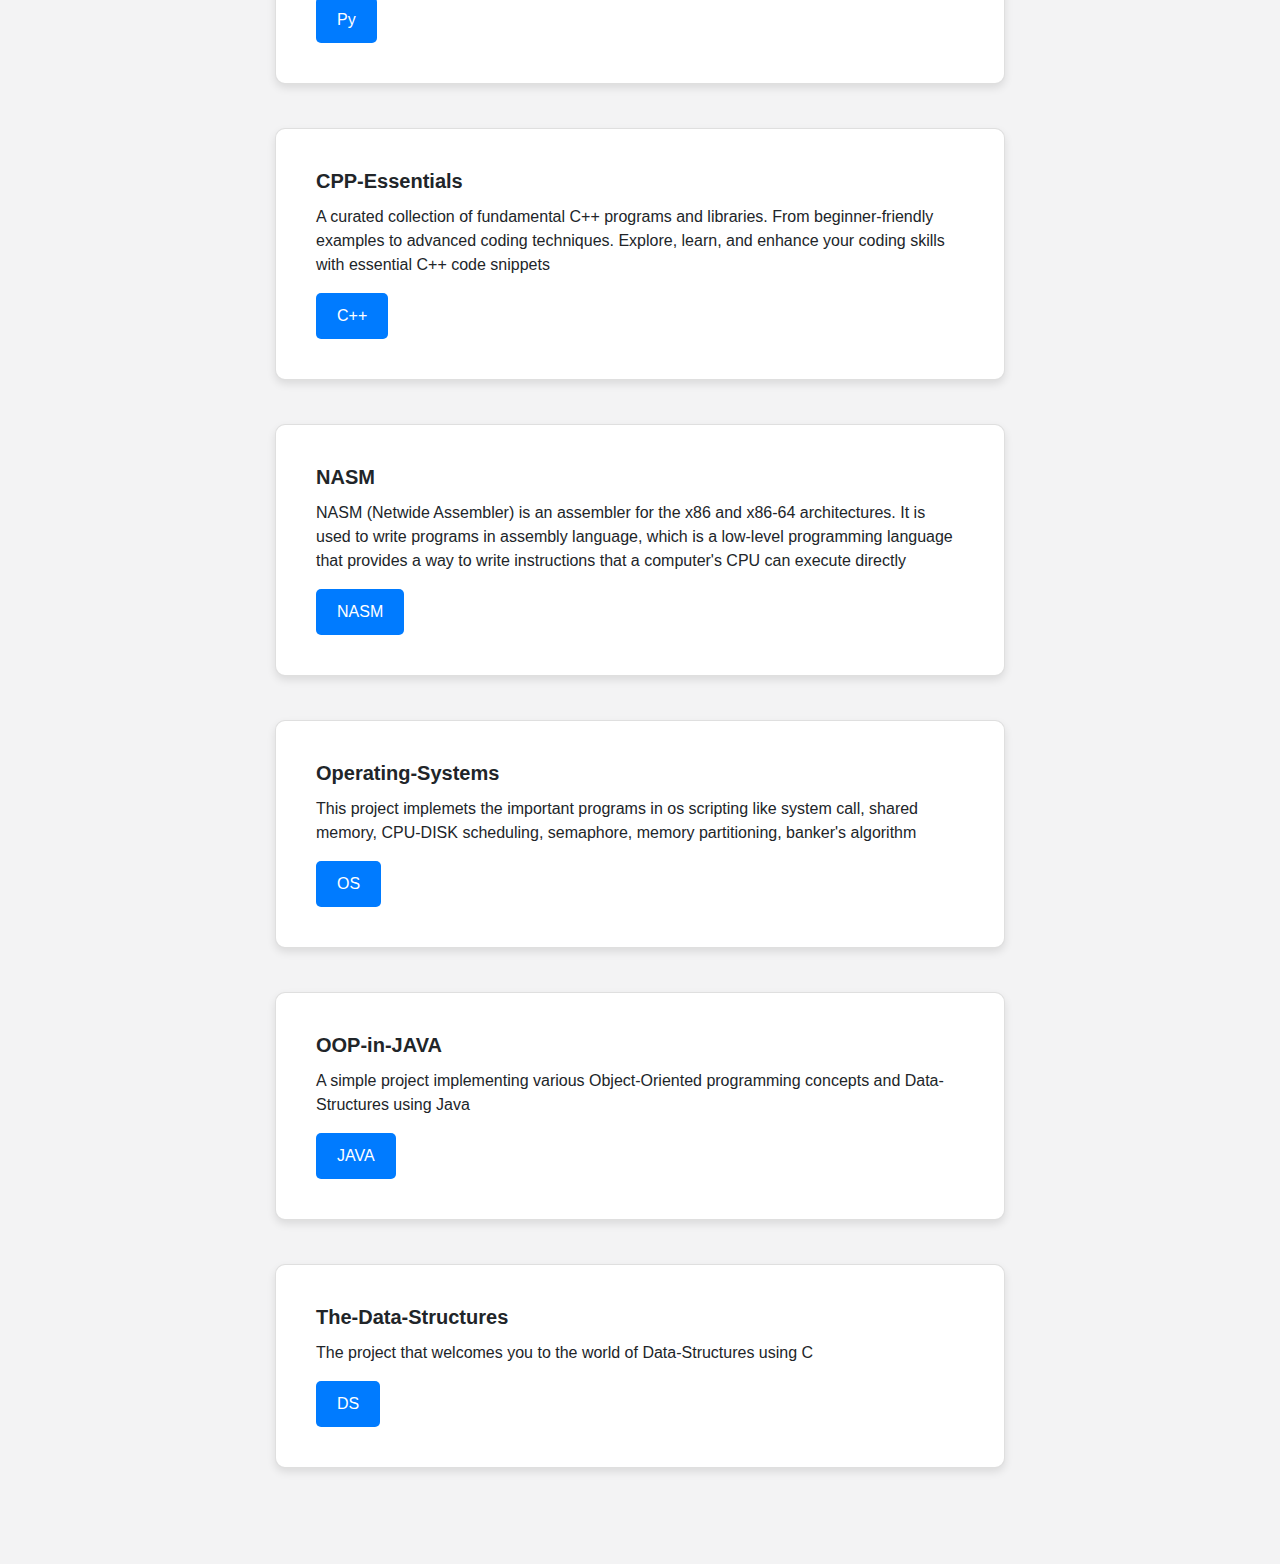
==== commit 15916ceb: "New projects added" ====
--- a/projects.html
+++ b/projects.html
@@ -84,8 +84,7 @@
                     <div class="card-body">
                         <h5 class="card-title"><strong>MACHINE-LEARNING-PROJECTS</strong></h5>
                         <p class="card-text">This project focuses on machine learning techniques. 
-                            It contains projects demonstrating linear and multivariable regression for predicting continuous outcomes, such as house prices and salaries. It also includes classification projects using logistic regression for binary and multiclass problems, 
-                            such as iris species classification and handwritten digit recognition. 
+                            It contains projects demonstrating Supervised & Unsupervised machine learning techniques. 
                             These projects provide practical examples of applying machine learning models to real-world data</p>
                         <div>
                             <a href="https://github.com/JISHNU-2002/Machine-Learning-Projects" class="btn">ML</a>
@@ -130,6 +129,33 @@
                 </div>
             </div>
 
+            <!-- Project 14 Card -->
+            <div class="col-md-8">
+                <div class="card mb-4">
+                    <div class="card-body">
+                        <h5 class="card-title"><strong>MySQL-DMBS-Solutions</strong></h5>
+                        <p class="card-text">This project includes a comprehensive collection of solutions and examples 
+                            related to database management systems using MySQL</p>
+                        <div>
+                            <a href="https://github.com/JISHNU-2002/DBMS-MySQL-Solutions" class="btn">MySQL</a>
+                        </div>
+                    </div>
+                </div>
+            </div>
+
+            <!-- Project 15 Card -->
+            <div class="col-md-8">
+                <div class="card mb-4">
+                    <div class="card-body">
+                        <h5 class="card-title"><strong>MyLearninG</strong></h5>
+                        <p class="card-text">Just a DEMO-Repo!</p>
+                        <div>
+                            <a href="https://github.com/JISHNU-2002/MyLearninG" class="btn">Learn</a>
+                        </div>
+                    </div>
+                </div>
+            </div>
+
             <!-- Project 4 Card -->
             <div class="col-md-8">
                 <div class="card mb-4">
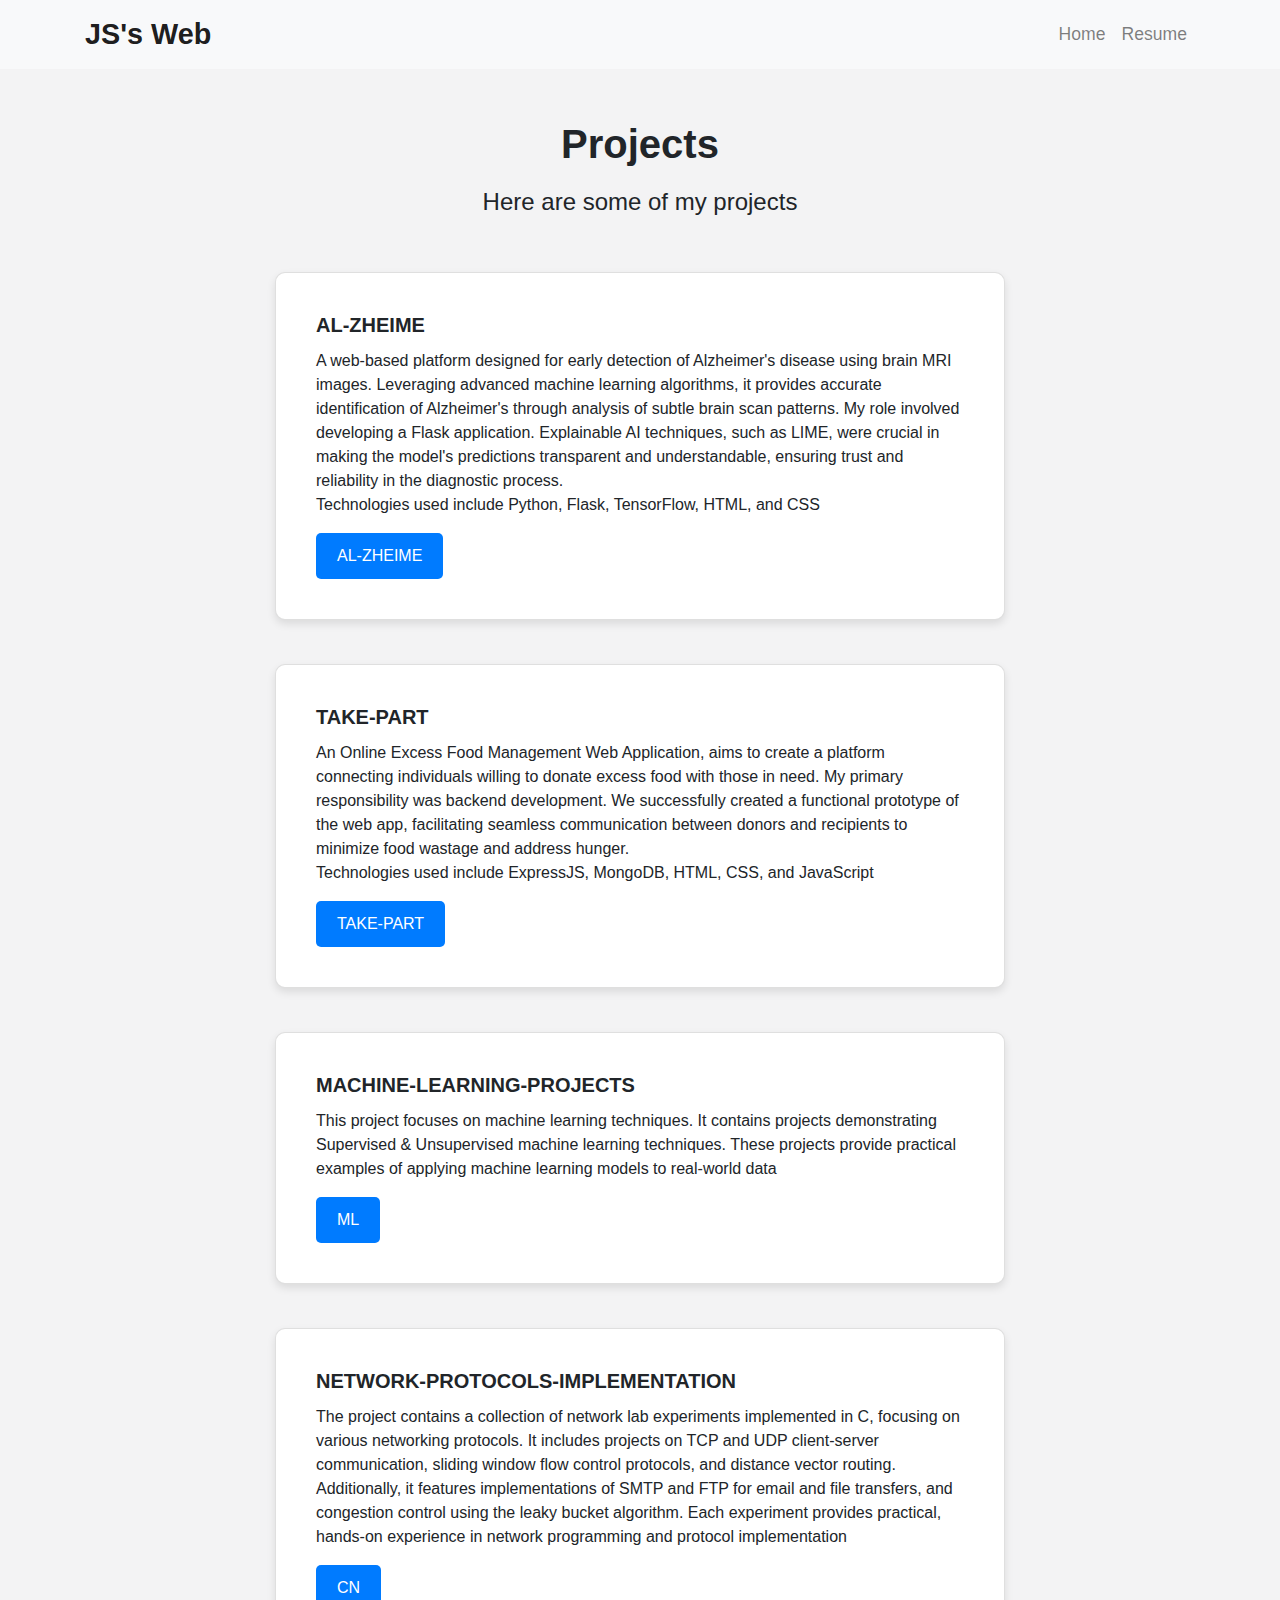
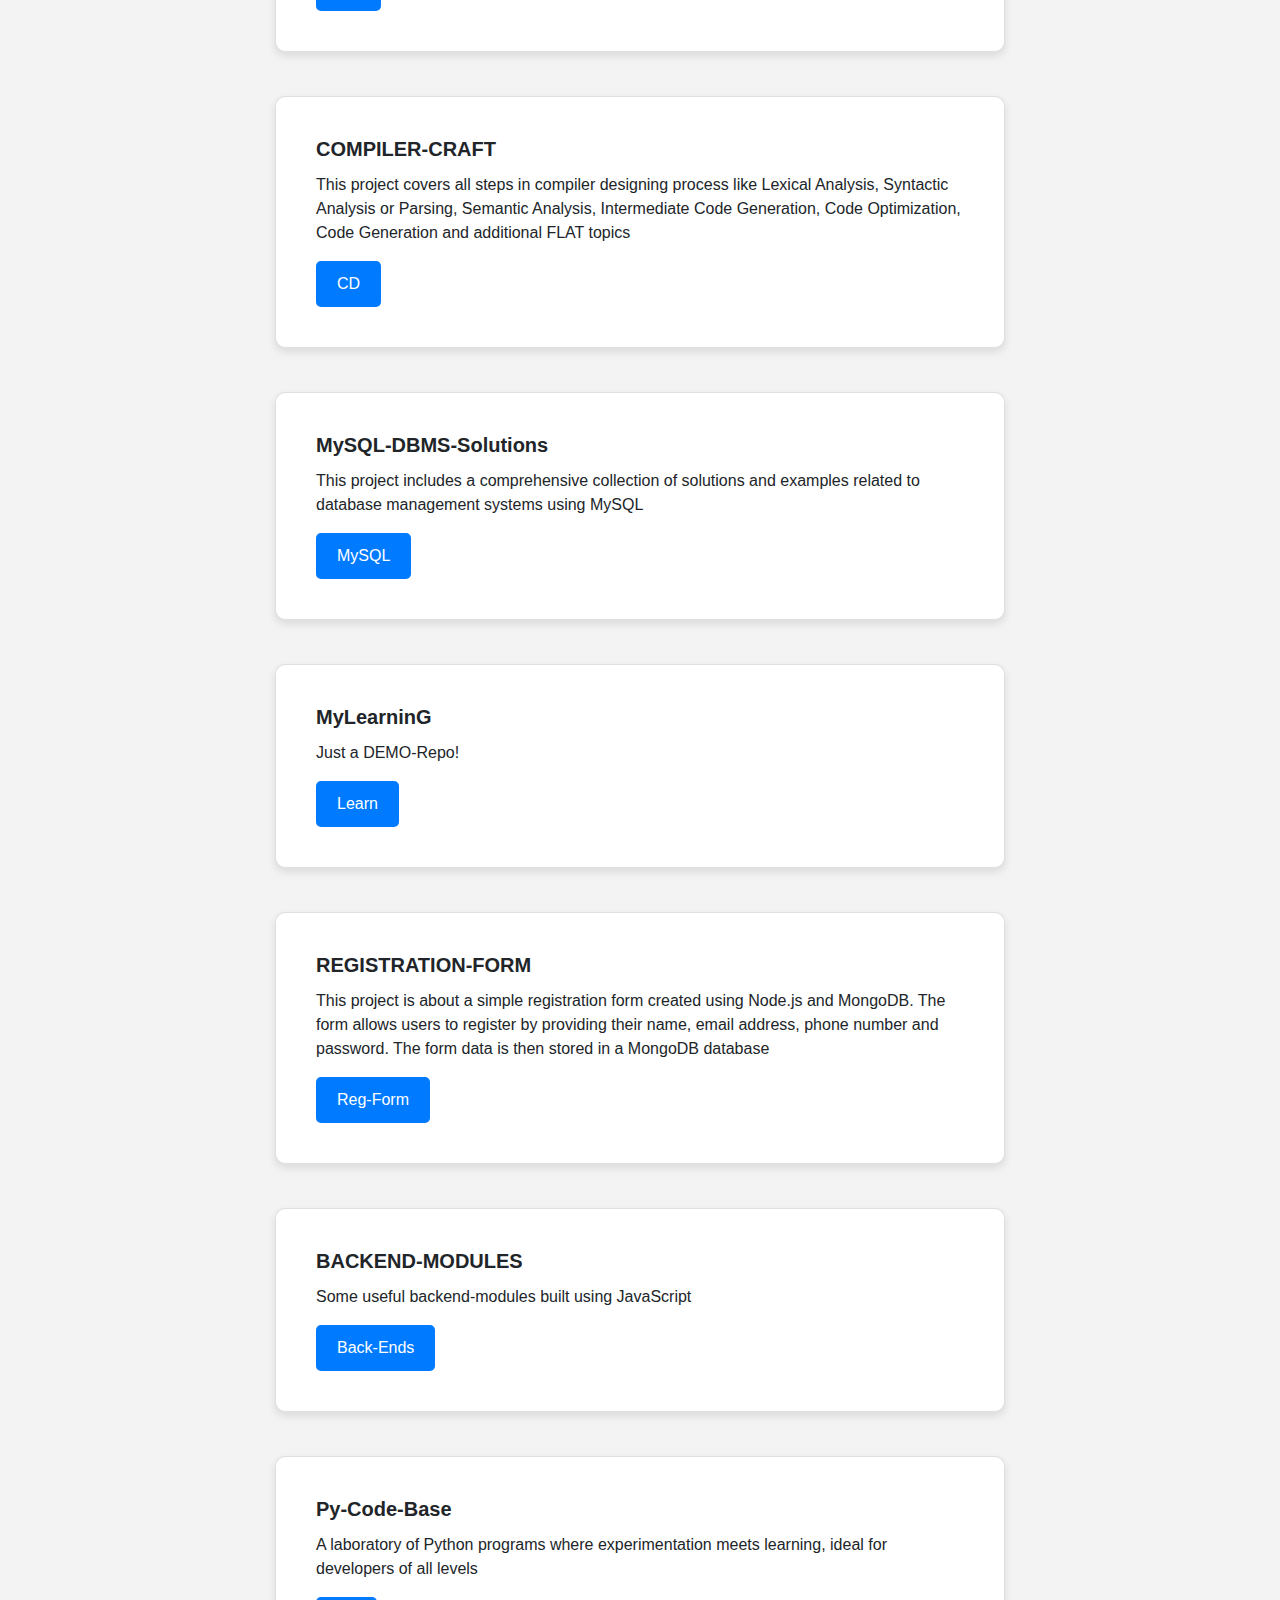
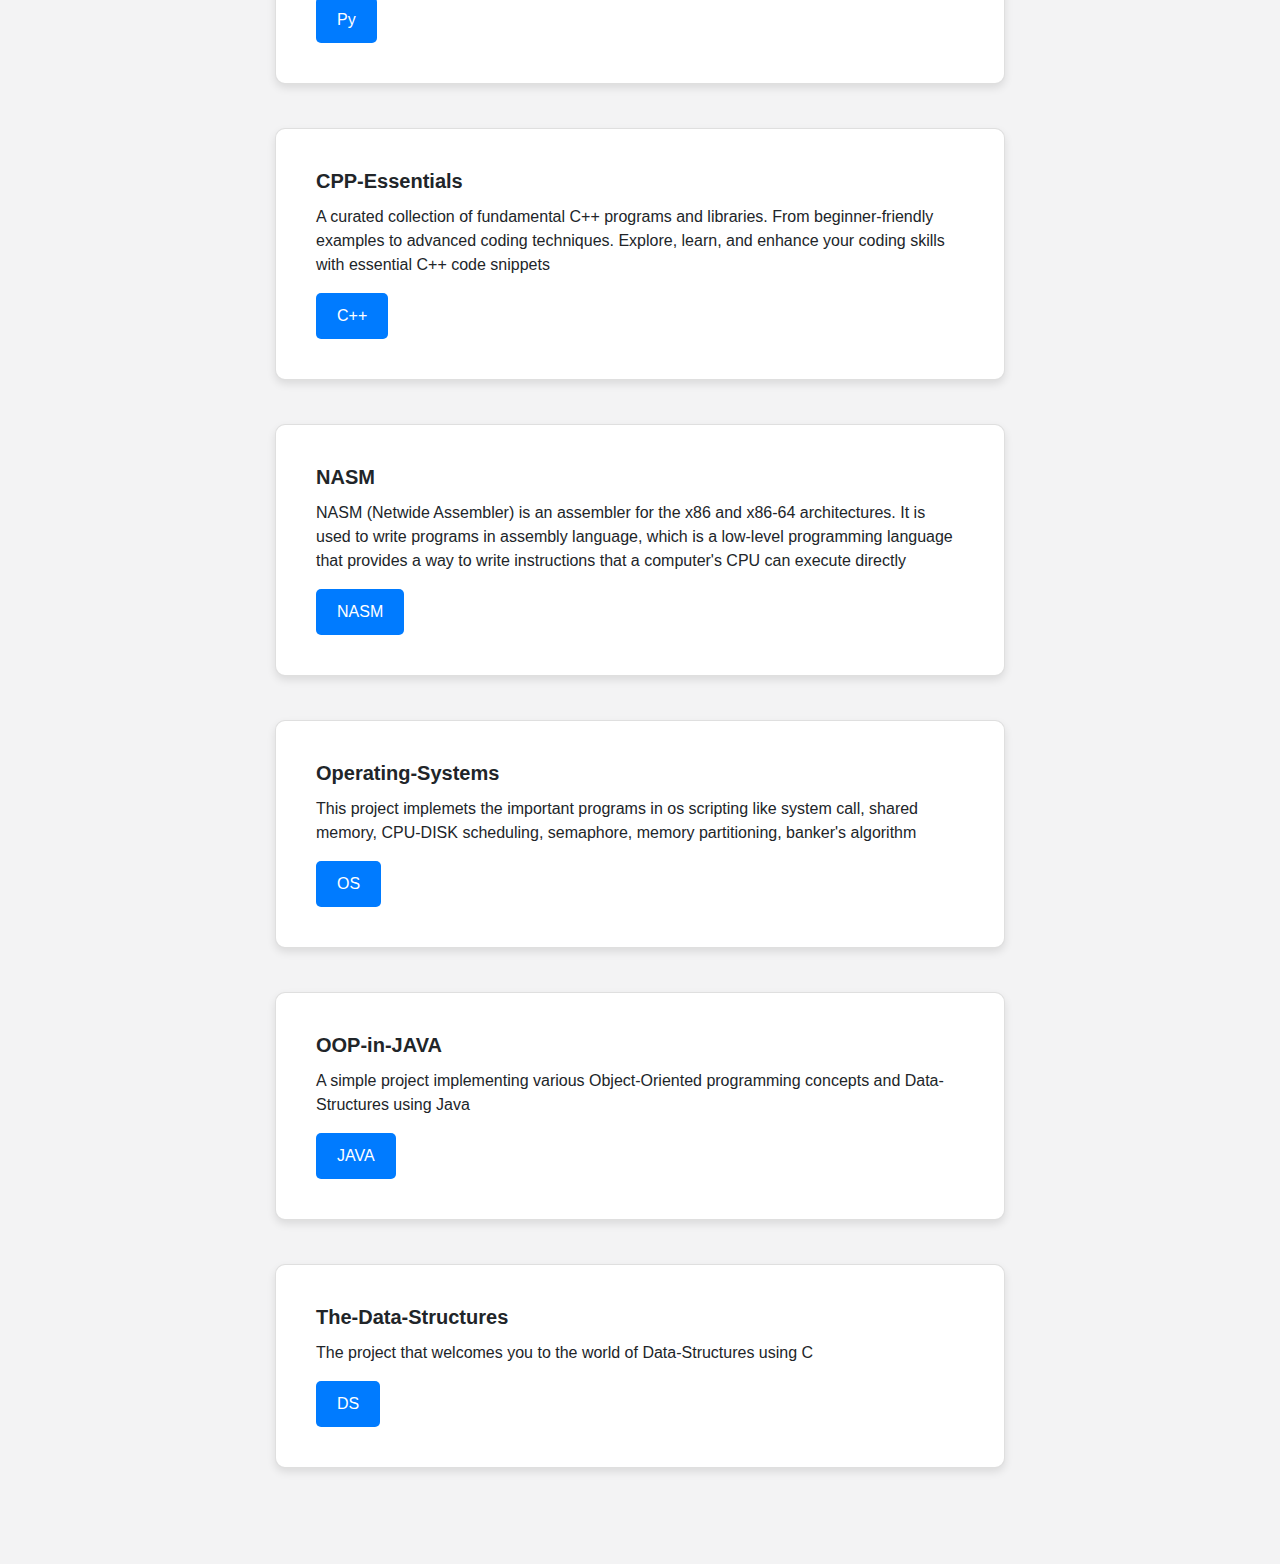
==== commit dc2f71c6: "New projects added" ====
--- a/projects.html
+++ b/projects.html
@@ -133,7 +133,7 @@
             <div class="col-md-8">
                 <div class="card mb-4">
                     <div class="card-body">
-                        <h5 class="card-title"><strong>MySQL-DMBS-Solutions</strong></h5>
+                        <h5 class="card-title"><strong>MySQL-DBMS-Solutions</strong></h5>
                         <p class="card-text">This project includes a comprehensive collection of solutions and examples 
                             related to database management systems using MySQL</p>
                         <div>
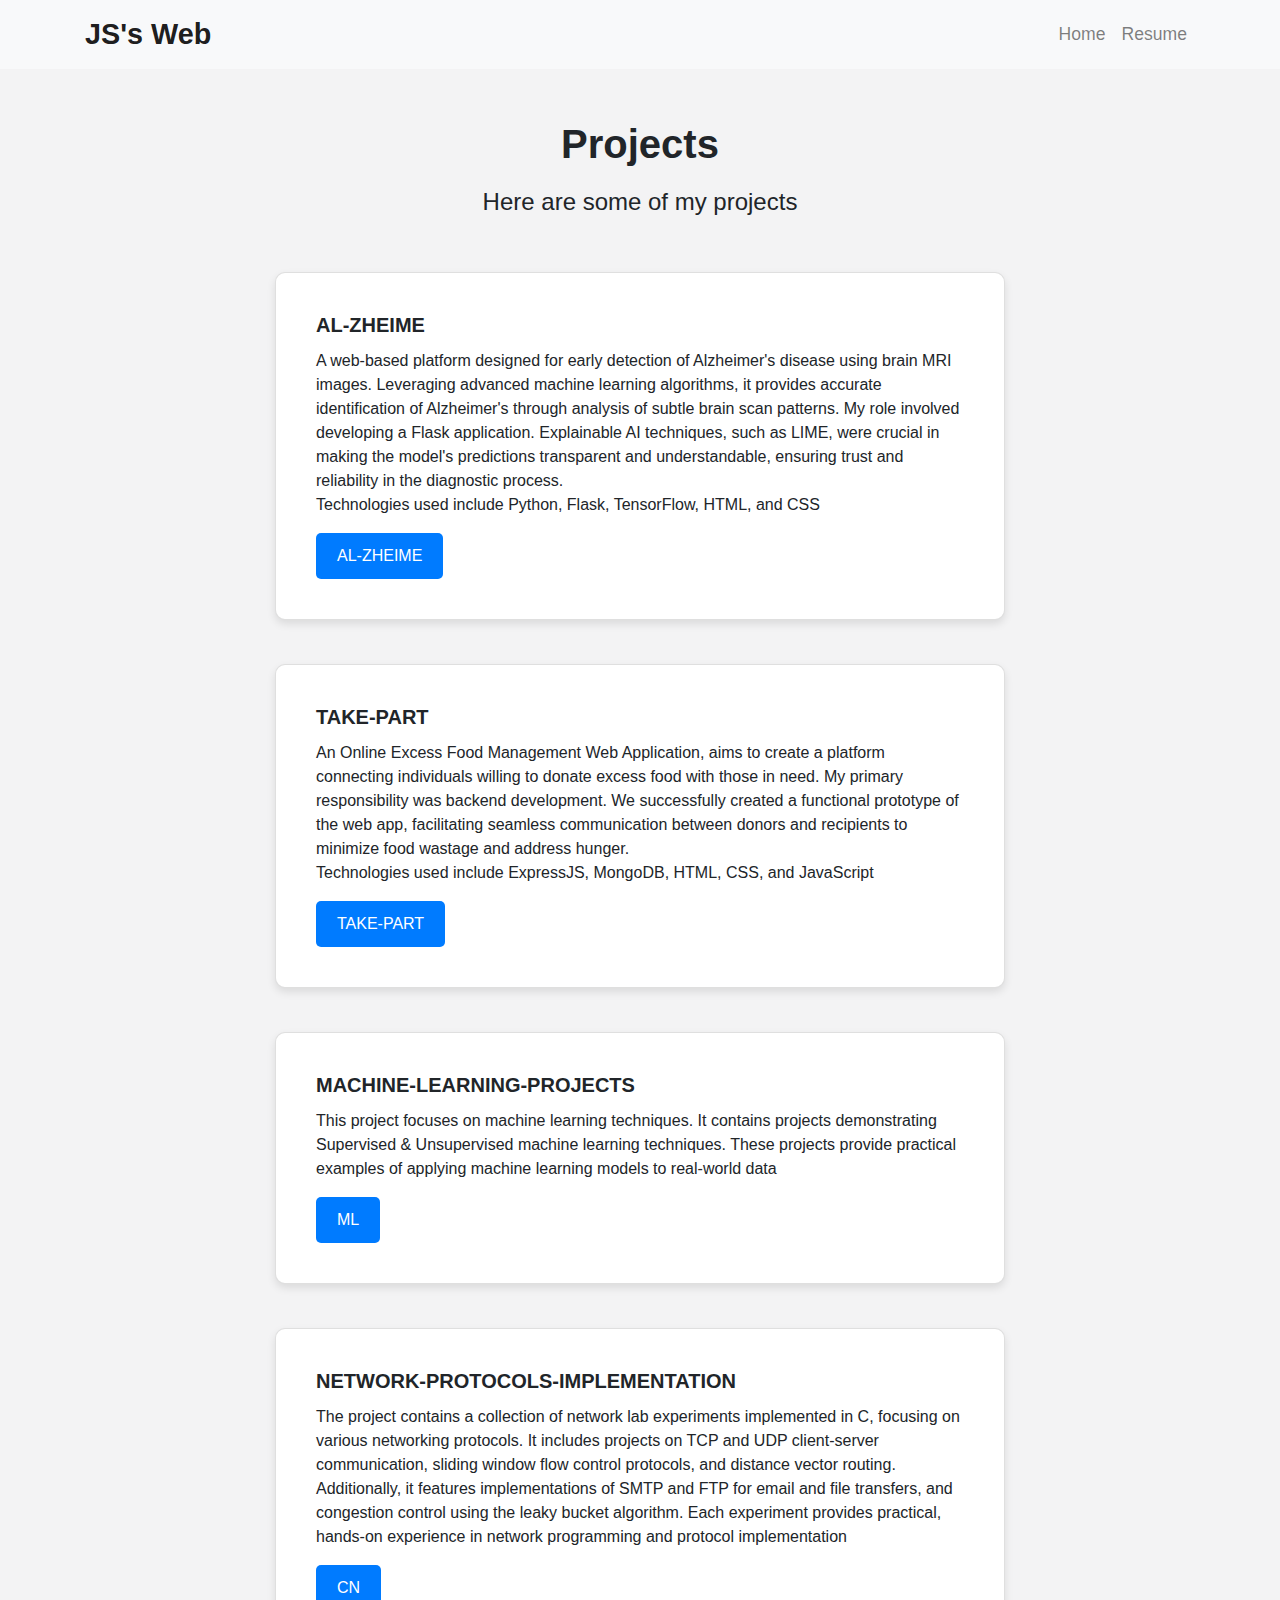
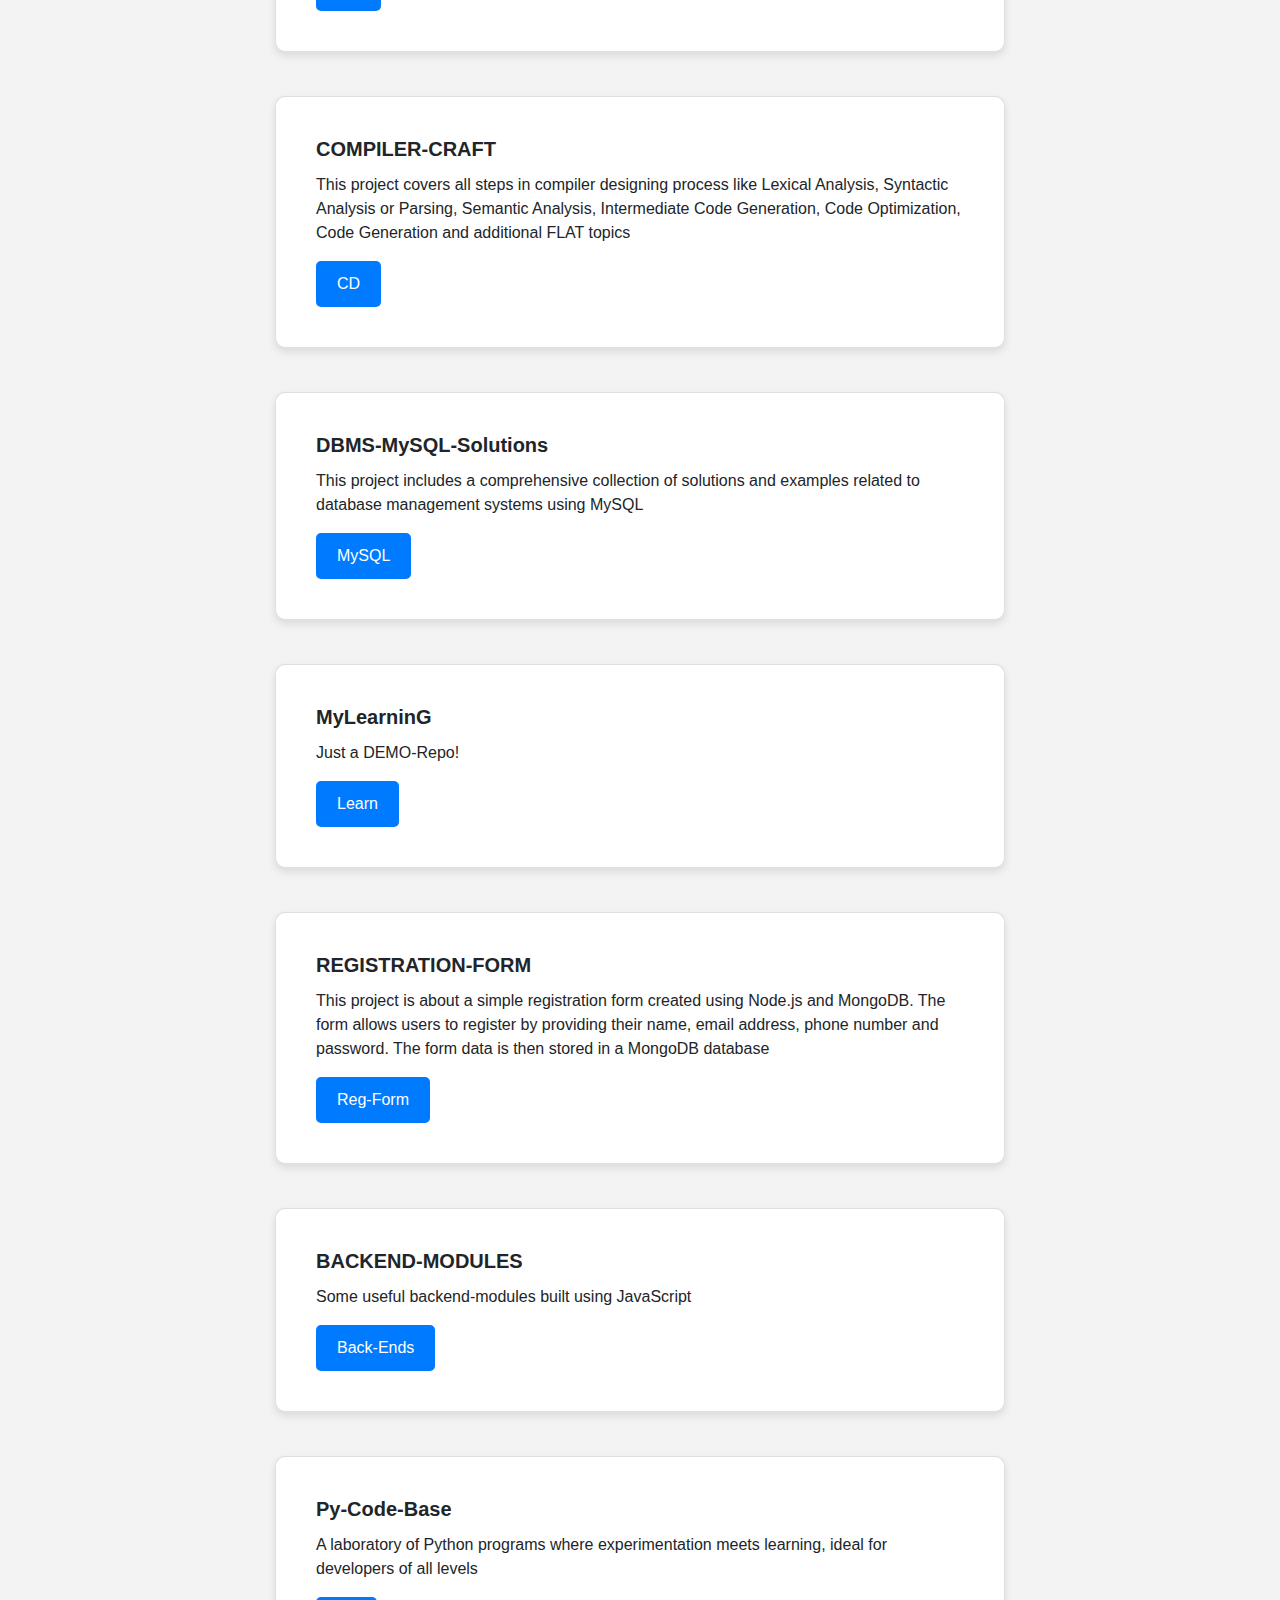
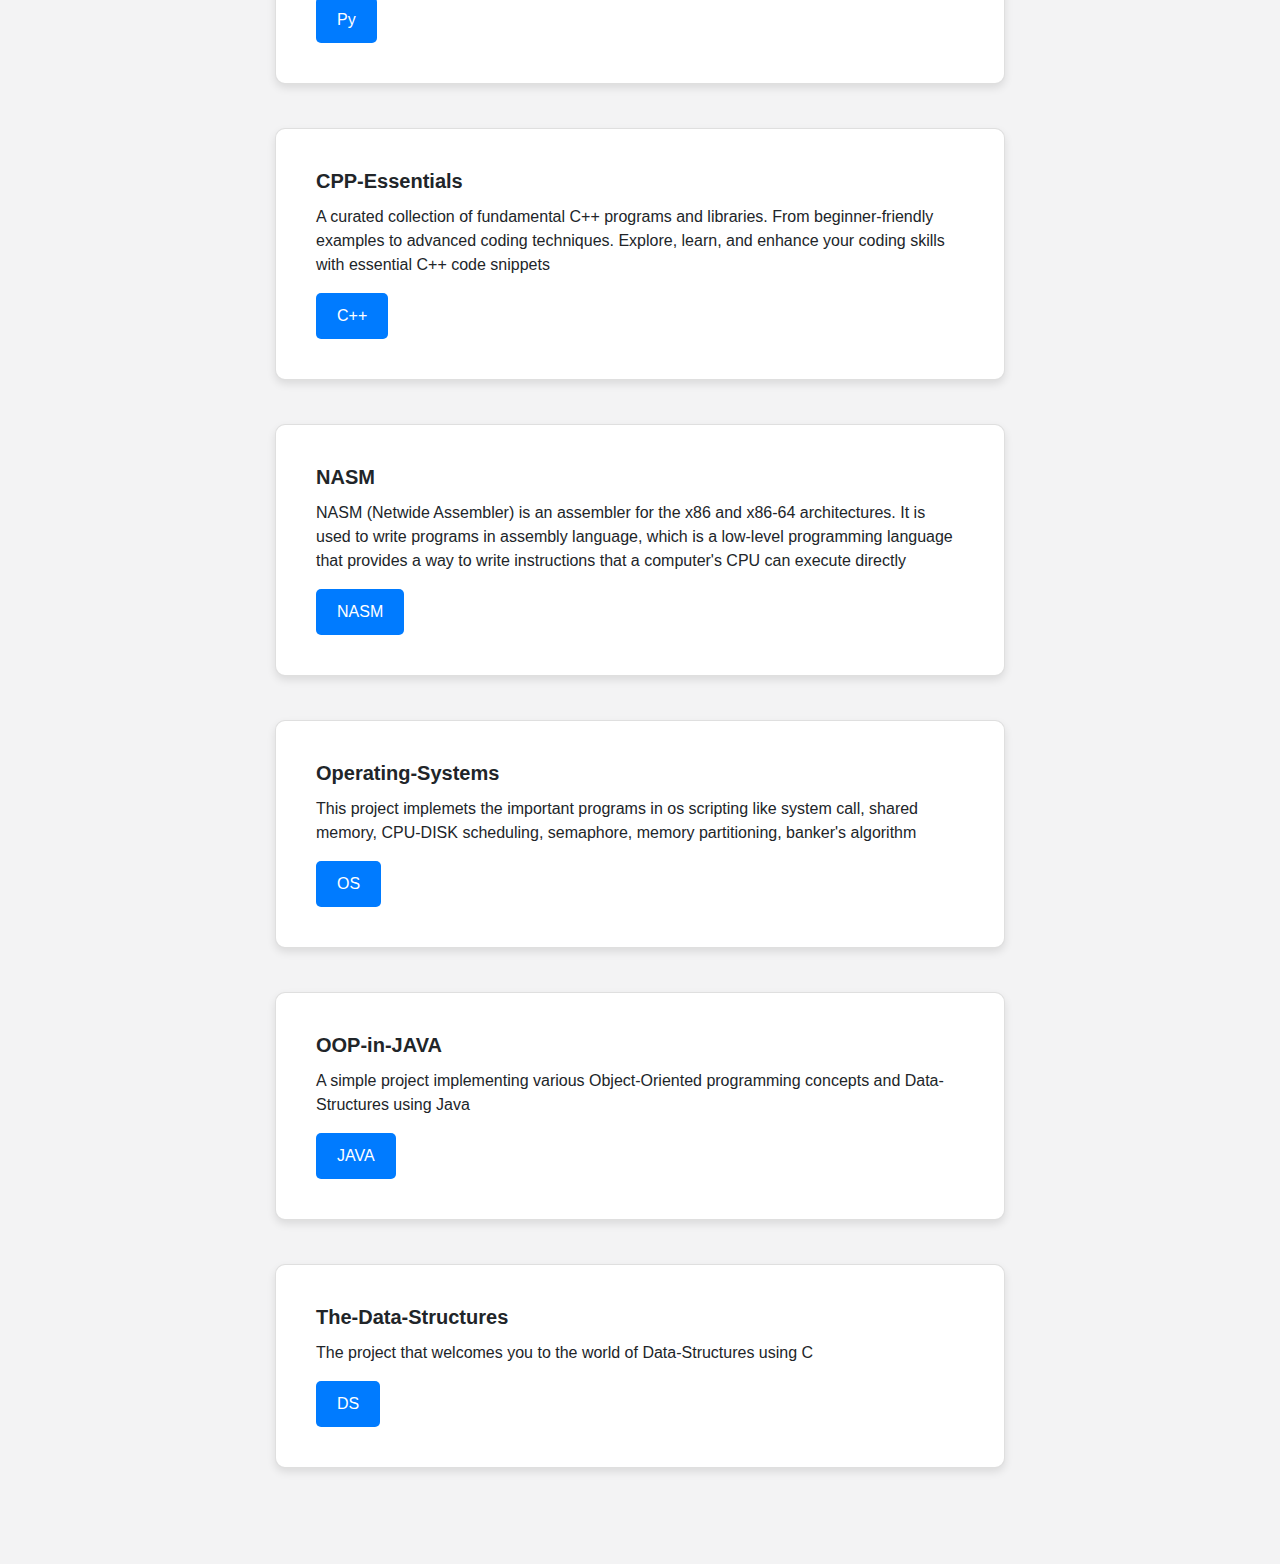
==== commit 9b176d40: "New projects added" ====
--- a/projects.html
+++ b/projects.html
@@ -133,7 +133,7 @@
             <div class="col-md-8">
                 <div class="card mb-4">
                     <div class="card-body">
-                        <h5 class="card-title"><strong>MySQL-DBMS-Solutions</strong></h5>
+                        <h5 class="card-title"><strong>DBMS-MySQL-Solutions</strong></h5>
                         <p class="card-text">This project includes a comprehensive collection of solutions and examples 
                             related to database management systems using MySQL</p>
                         <div>
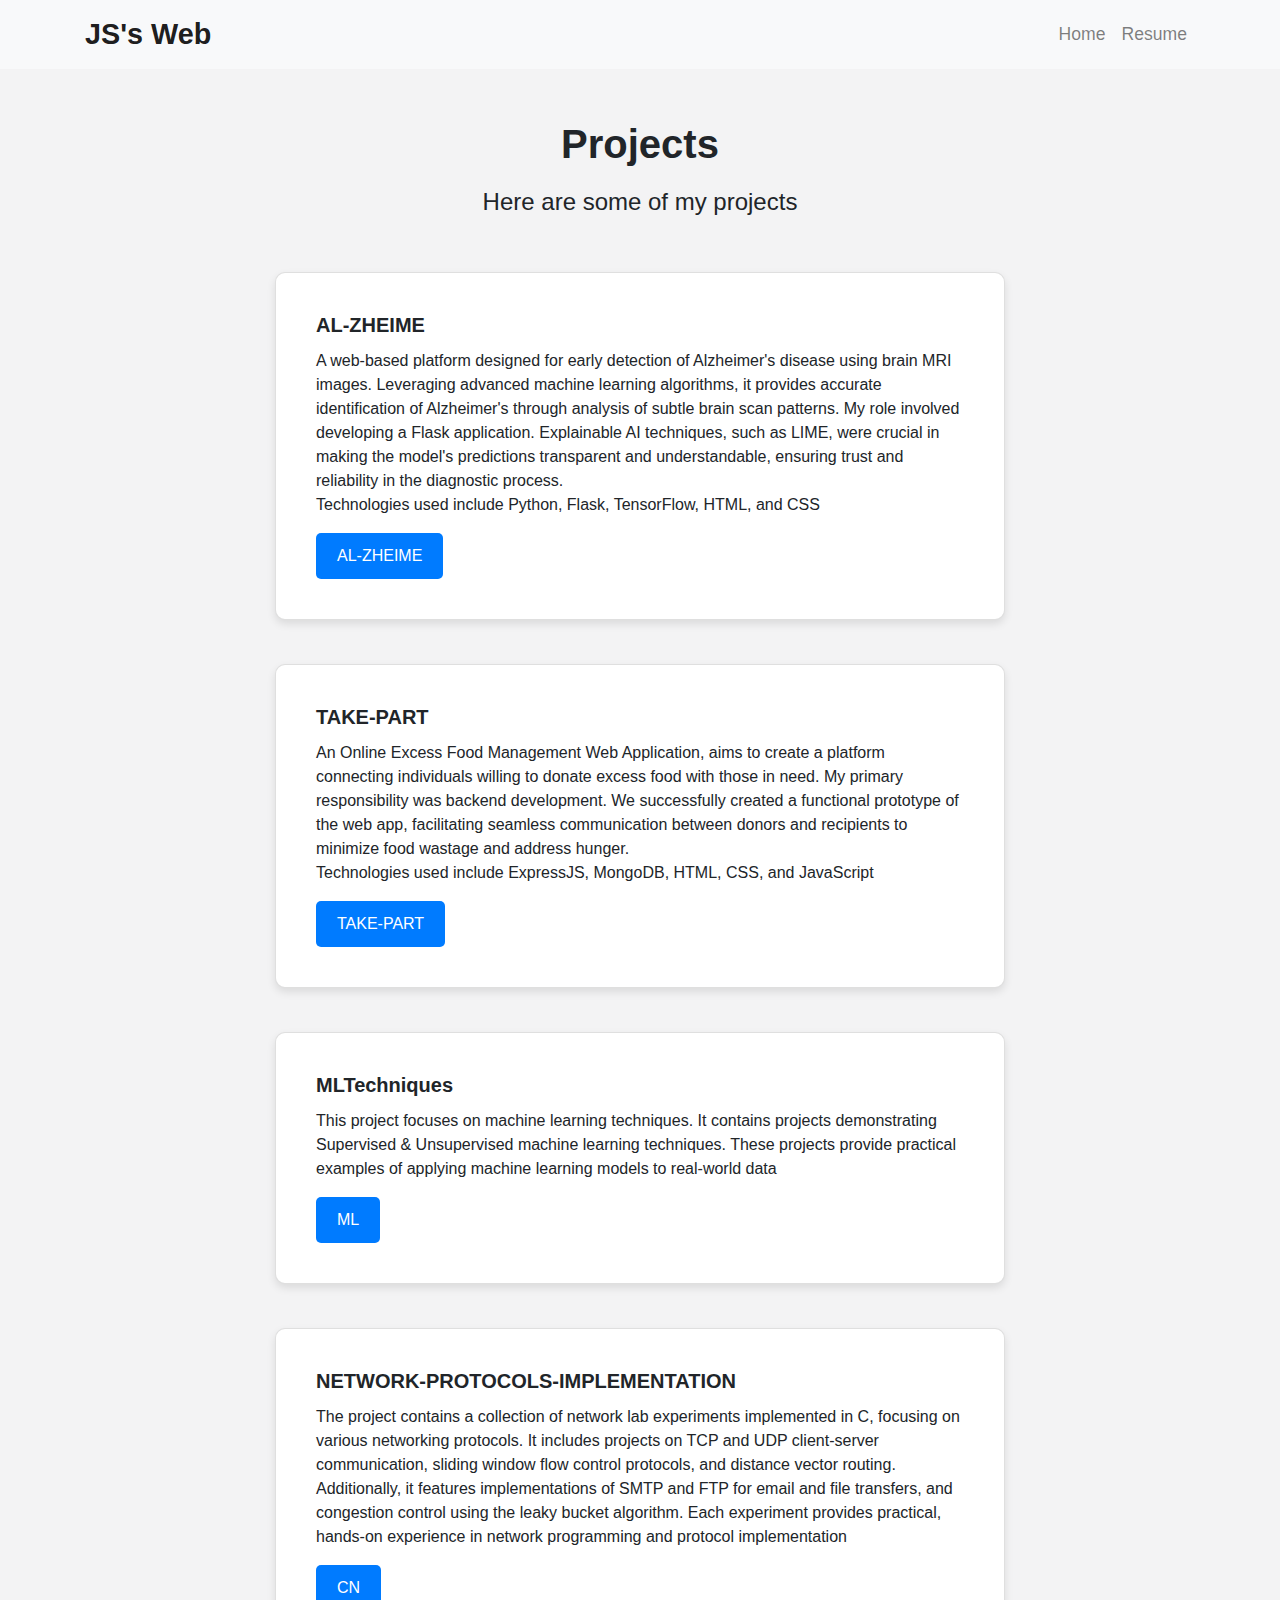
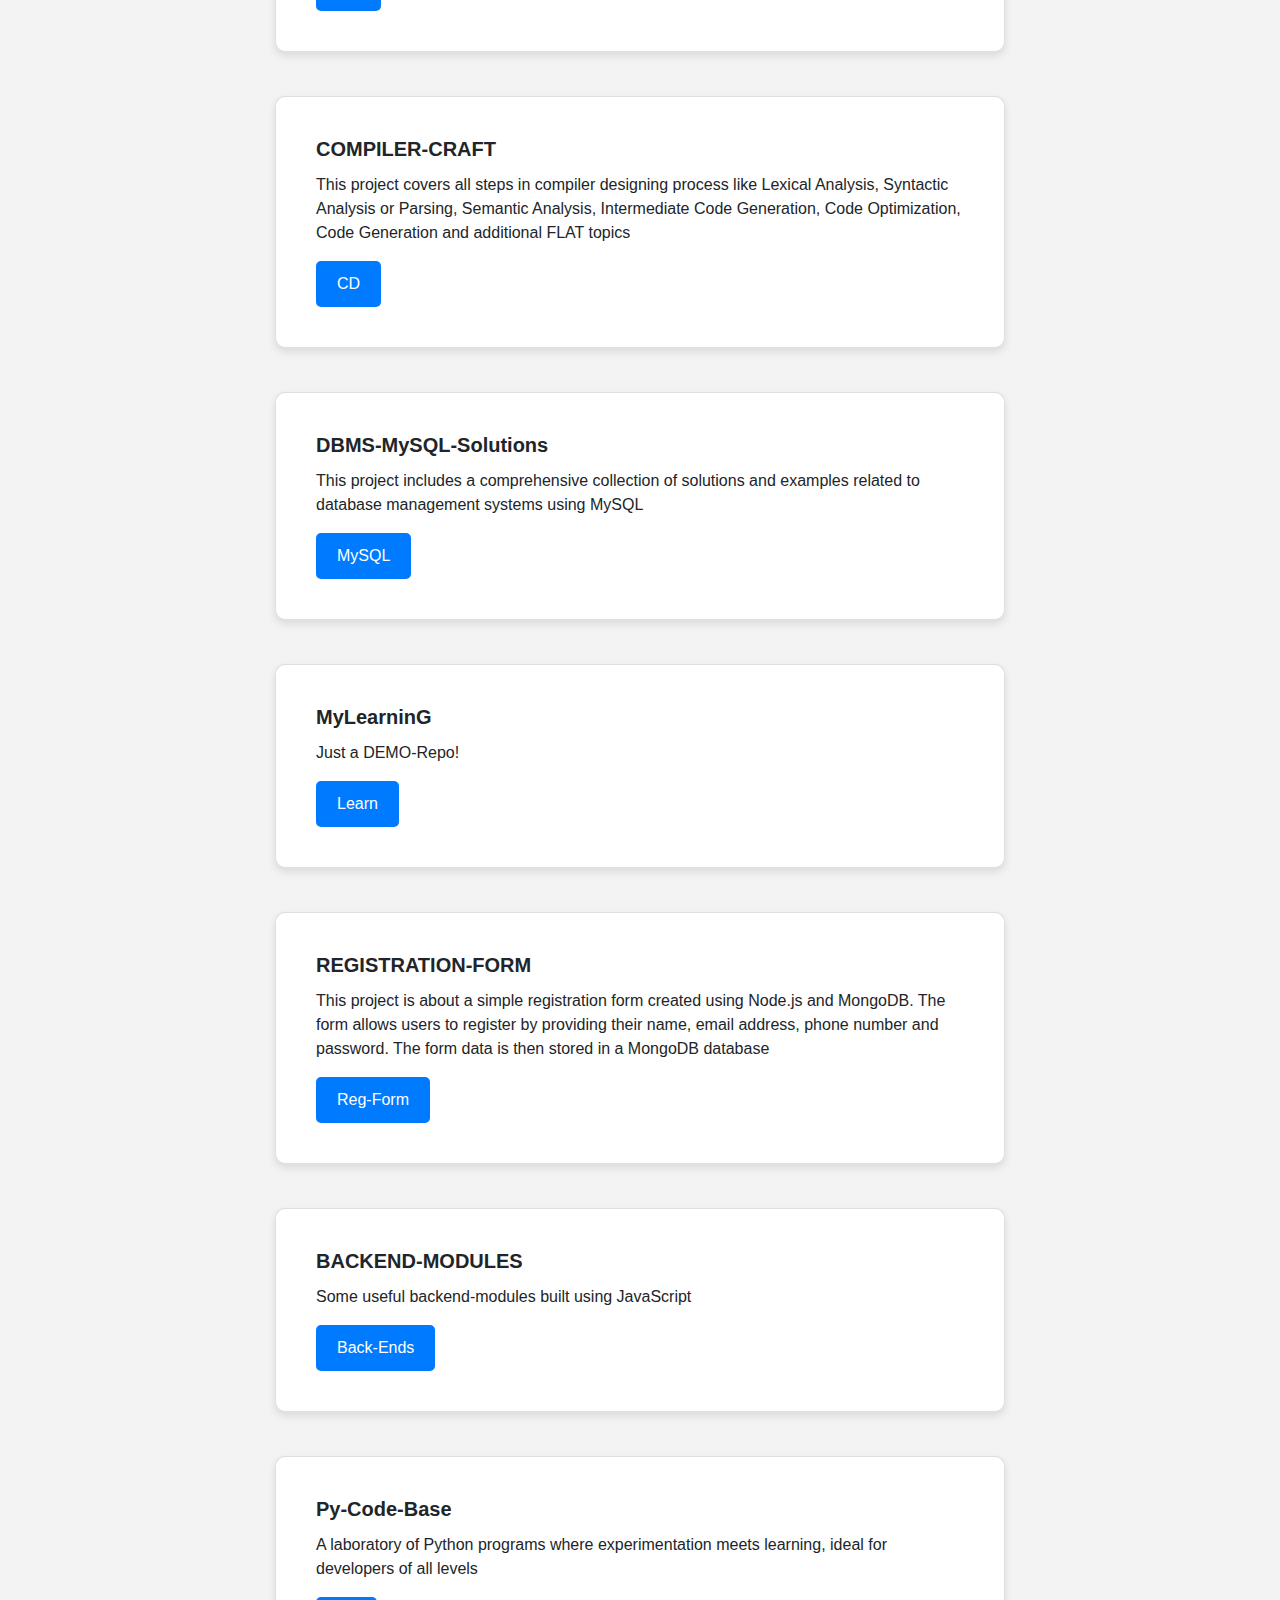
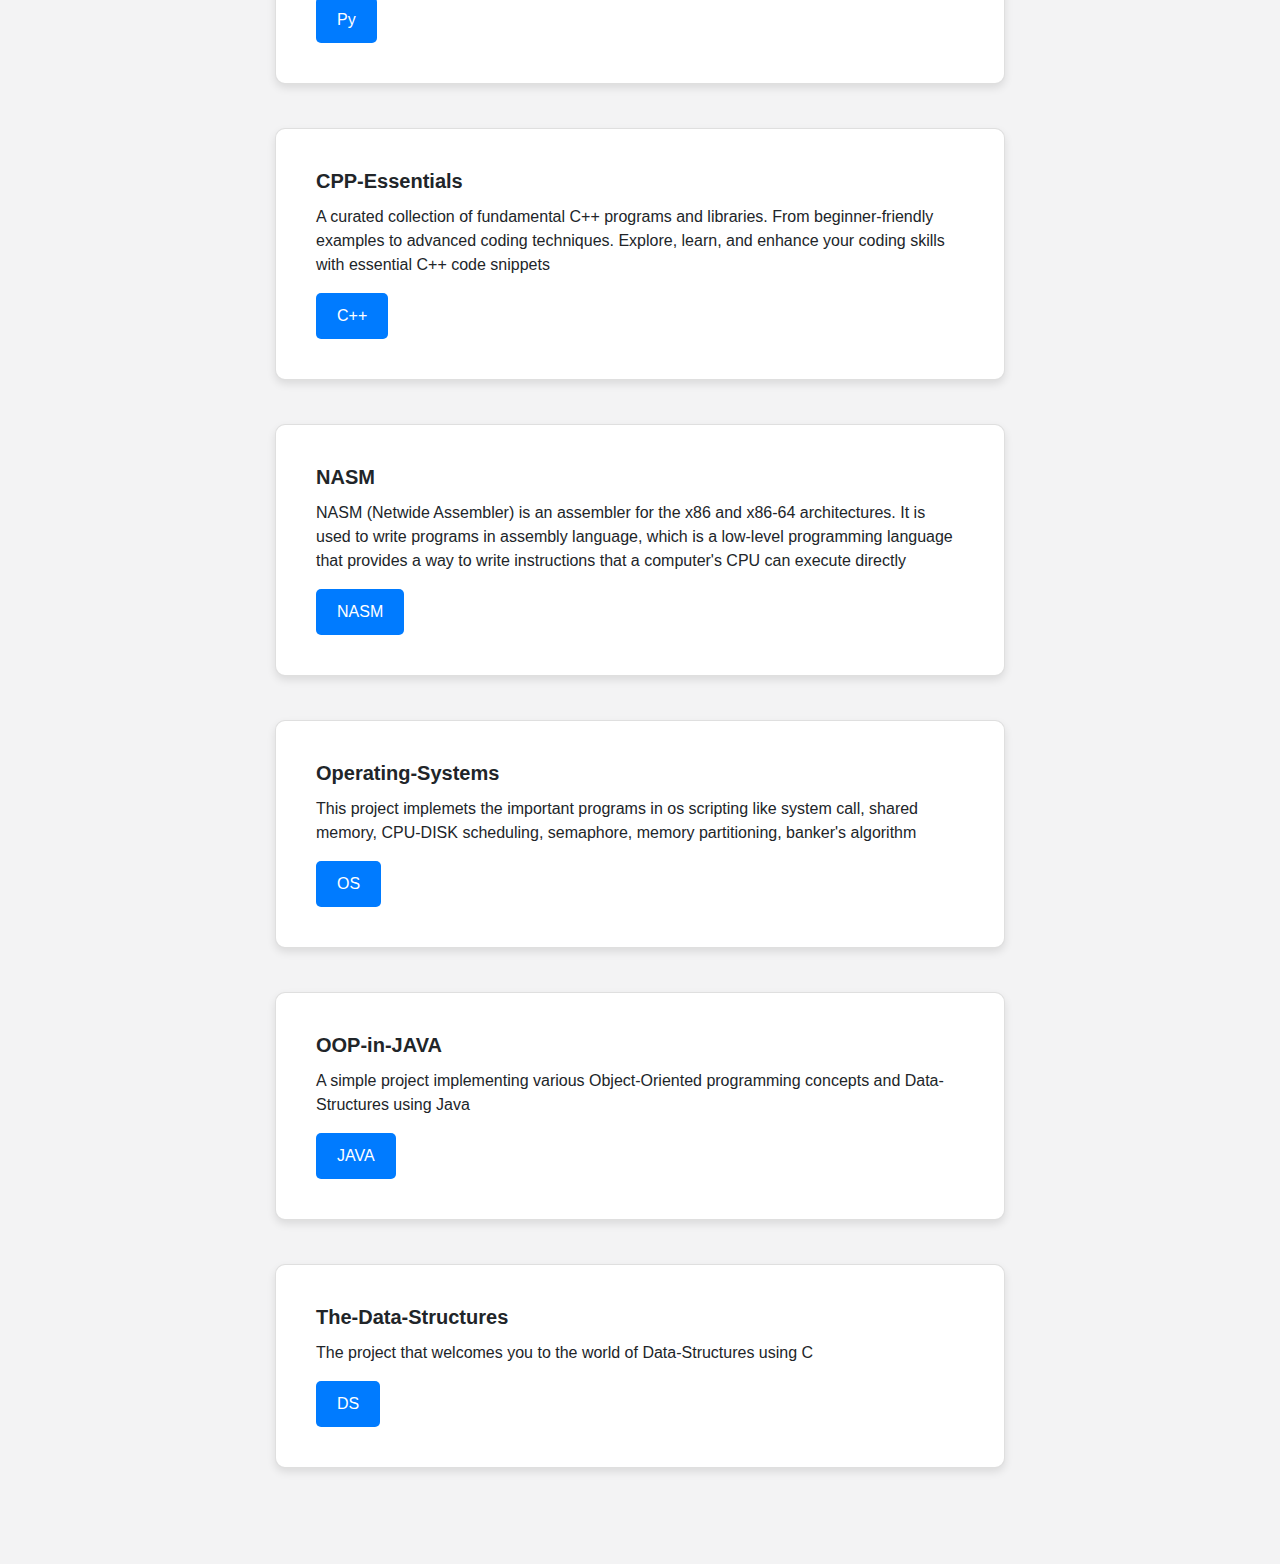
==== commit bf3a8552: "New project added" ====
--- a/projects.html
+++ b/projects.html
@@ -82,12 +82,12 @@
             <div class="col-md-8">
                 <div class="card mb-4">
                     <div class="card-body">
-                        <h5 class="card-title"><strong>MACHINE-LEARNING-PROJECTS</strong></h5>
+                        <h5 class="card-title"><strong>MLTechniques</strong></h5>
                         <p class="card-text">This project focuses on machine learning techniques. 
                             It contains projects demonstrating Supervised & Unsupervised machine learning techniques. 
                             These projects provide practical examples of applying machine learning models to real-world data</p>
                         <div>
-                            <a href="https://github.com/JISHNU-2002/Machine-Learning-Projects" class="btn">ML</a>
+                            <a href="https://github.com/JISHNU-2002/MLTechniques" class="btn">ML</a>
                         </div>
                     </div>
                 </div>
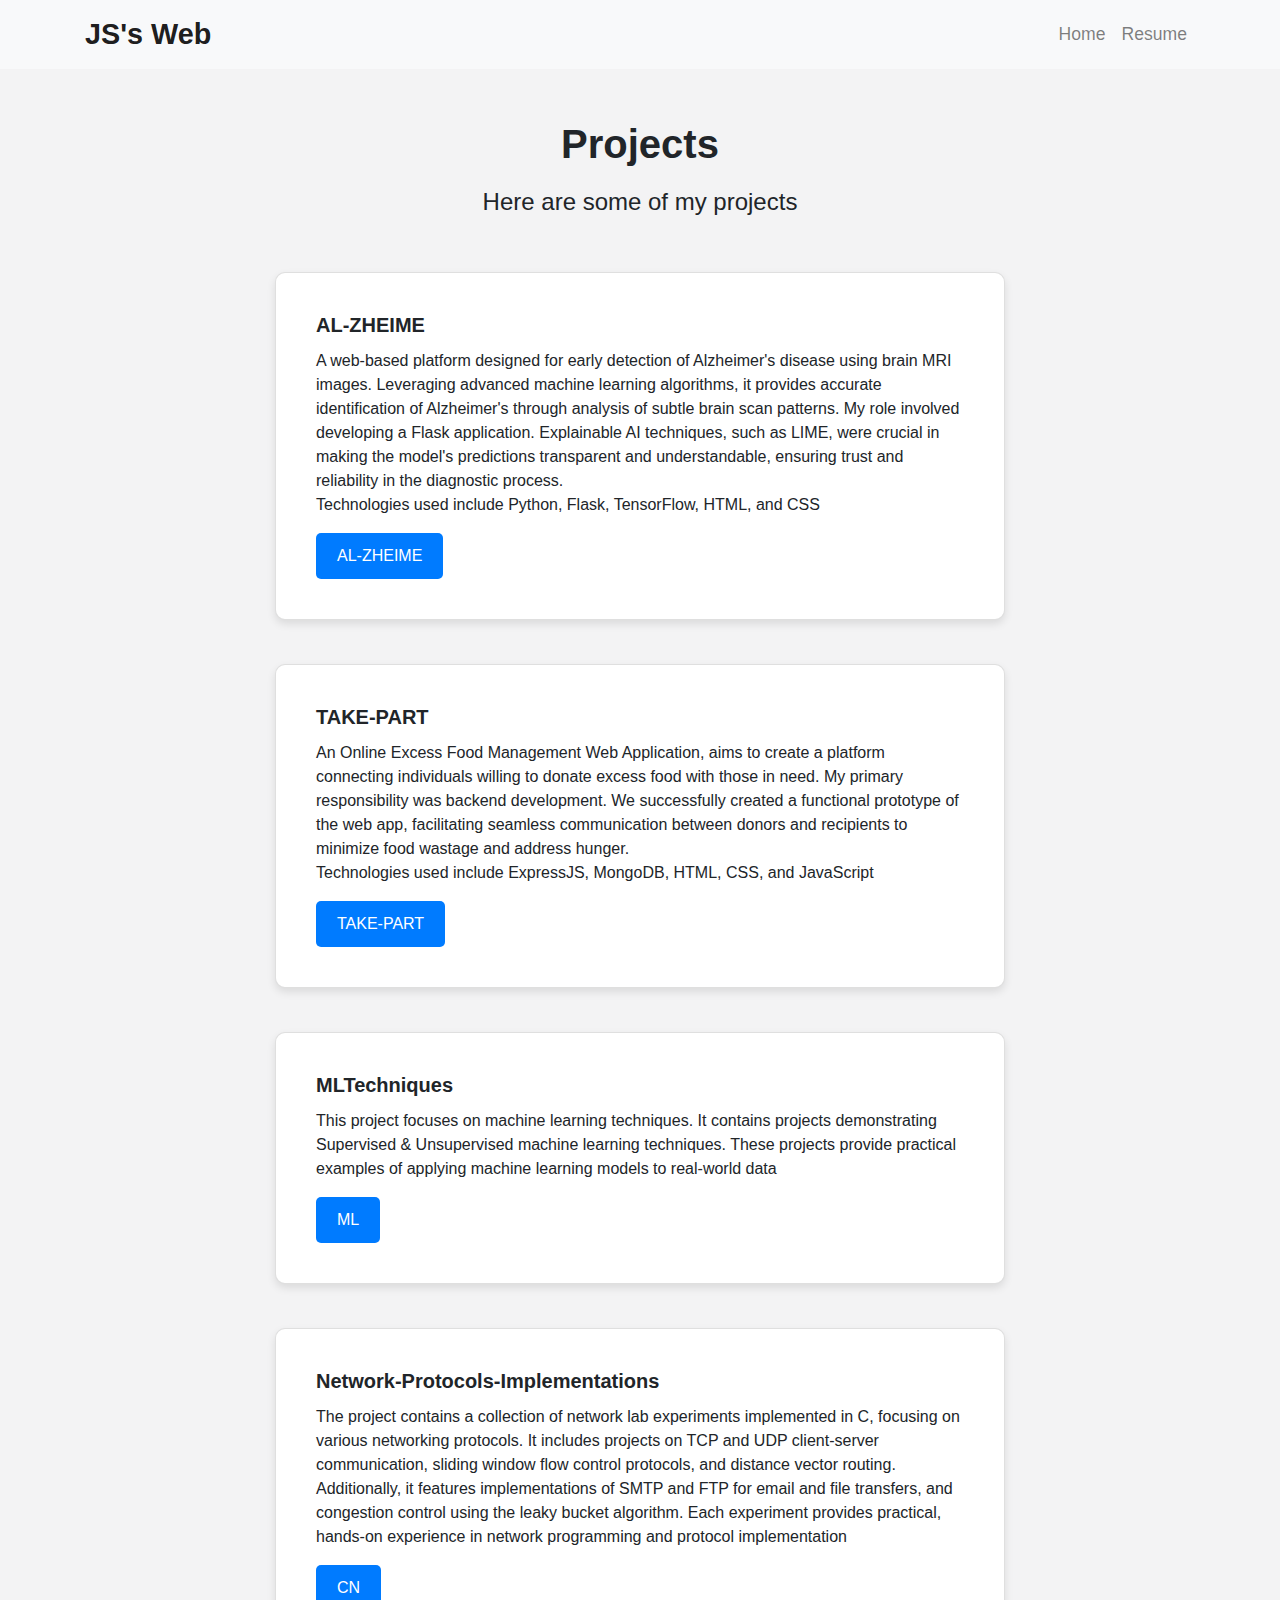
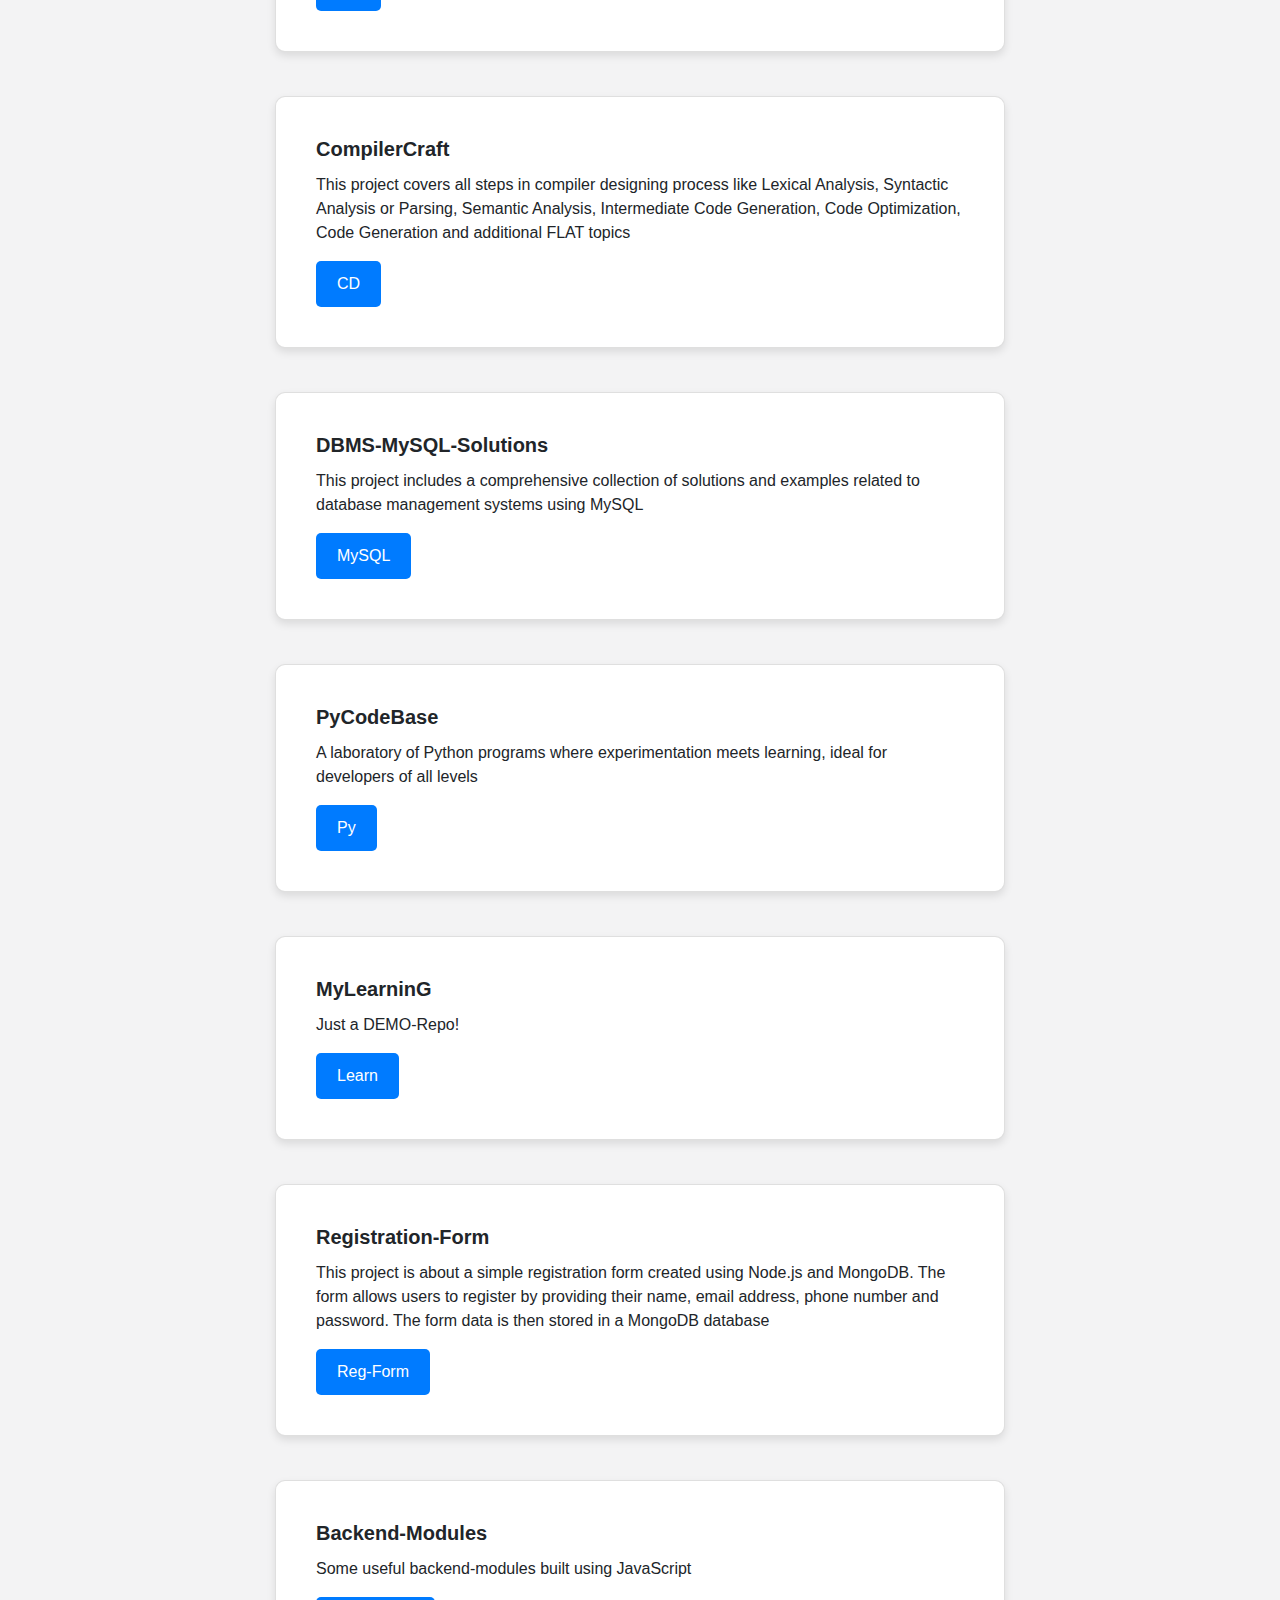
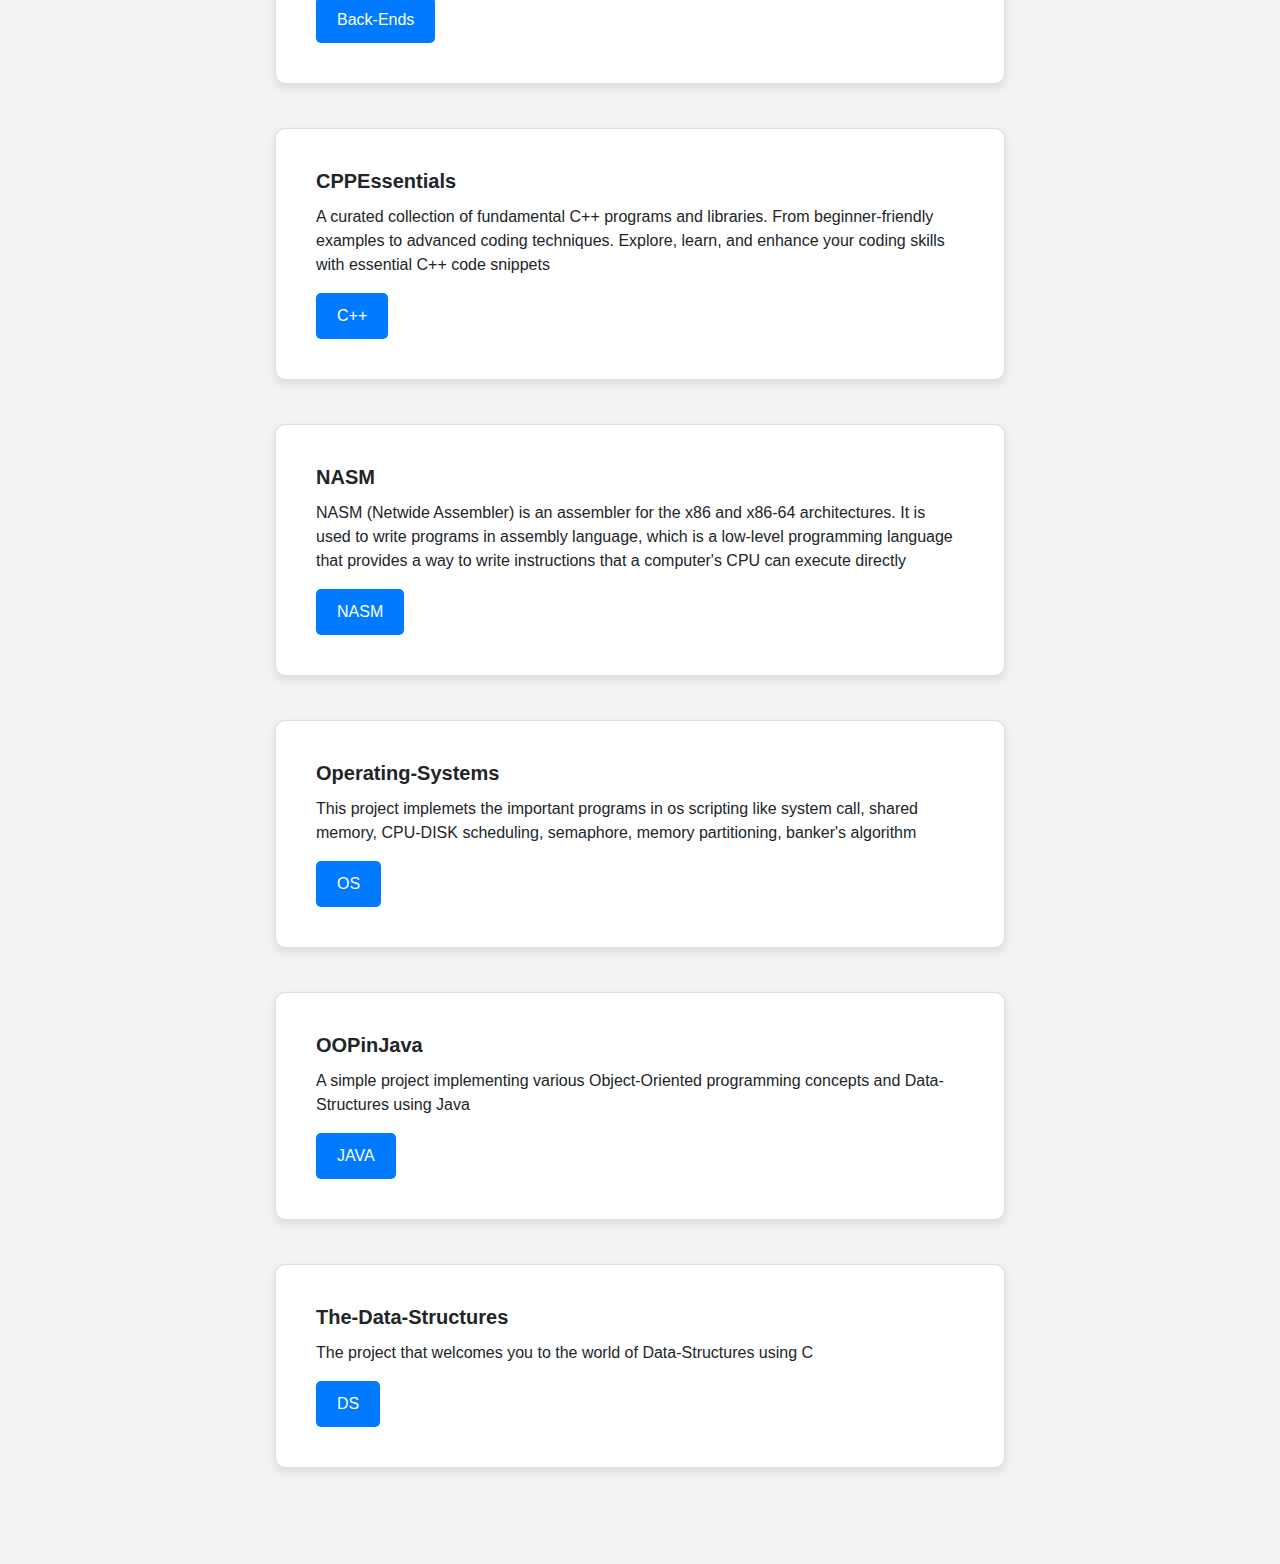
==== commit da8eb8c8: "Projects Updated" ====
--- a/projects.html
+++ b/projects.html
@@ -97,7 +97,7 @@
             <div class="col-md-8">
                 <div class="card mb-4">
                     <div class="card-body">
-                        <h5 class="card-title"><strong>NETWORK-PROTOCOLS-IMPLEMENTATION</strong></h5>
+                        <h5 class="card-title"><strong>Network-Protocols-Implementations</strong></h5>
                         <p class="card-text">The project contains a collection of network lab experiments implemented in C, 
                             focusing on various networking protocols. It includes projects on TCP and UDP client-server communication, sliding window flow control protocols, and distance vector routing. Additionally, it features implementations of SMTP and FTP for email and file transfers, and congestion control using the leaky bucket algorithm. 
                             Each experiment provides practical, hands-on experience in network programming and protocol implementation
@@ -113,7 +113,7 @@
              <div class="col-md-8">
                 <div class="card mb-4">
                     <div class="card-body">
-                        <h5 class="card-title"><strong>COMPILER-CRAFT</strong></h5>
+                        <h5 class="card-title"><strong>CompilerCraft</strong></h5>
                         <p class="card-text">This project covers all steps in compiler designing process like
                             Lexical Analysis, 
                             Syntactic Analysis or Parsing,
@@ -143,6 +143,20 @@
                 </div>
             </div>
 
+             <!-- Project 12 Card -->
+             <div class="col-md-8">
+                <div class="card mb-4">
+                    <div class="card-body">
+                        <h5 class="card-title"><strong>PyCodeBase</strong></h5>
+                        <p class="card-text">A laboratory of Python programs where experimentation meets learning,
+                             ideal for developers of all levels </p>
+                        <div>
+                            <a href="https://github.com/JISHNU-2002/PyCodeBase" class="btn">Py</a>
+                        </div>
+                    </div>
+                </div>
+            </div>
+
             <!-- Project 15 Card -->
             <div class="col-md-8">
                 <div class="card mb-4">
@@ -160,7 +174,7 @@
             <div class="col-md-8">
                 <div class="card mb-4">
                     <div class="card-body">
-                        <h5 class="card-title"><strong>REGISTRATION-FORM</strong></h5>
+                        <h5 class="card-title"><strong>Registration-Form</strong></h5>
                         <p class="card-text">This project is about a simple registration form created using Node.js and MongoDB. 
                             The form allows users to register by providing their name, email address, phone number and password. 
                             The form data is then stored in a MongoDB database</p>
@@ -175,7 +189,7 @@
             <div class="col-md-8">
                 <div class="card mb-4">
                     <div class="card-body">
-                        <h5 class="card-title"><strong>BACKEND-MODULES</strong></h5>
+                        <h5 class="card-title"><strong>Backend-Modules</strong></h5>
                         <p class="card-text">Some useful backend-modules built using JavaScript</p>
                         <div>
                             <a href="https://github.com/JISHNU-2002/back-ends" class="btn">Back-Ends</a>
@@ -184,25 +198,11 @@
                 </div>
             </div>
 
-             <!-- Project 12 Card -->
-             <div class="col-md-8">
-                <div class="card mb-4">
-                    <div class="card-body">
-                        <h5 class="card-title"><strong>Py-Code-Base</strong></h5>
-                        <p class="card-text">A laboratory of Python programs where experimentation meets learning,
-                             ideal for developers of all levels </p>
-                        <div>
-                            <a href="https://github.com/JISHNU-2002/PyCodeBase" class="btn">Py</a>
-                        </div>
-                    </div>
-                </div>
-            </div>
-
              <!-- Project 13 Card -->
              <div class="col-md-8">
                 <div class="card mb-4">
                     <div class="card-body">
-                        <h5 class="card-title"><strong>CPP-Essentials</strong></h5>
+                        <h5 class="card-title"><strong>CPPEssentials</strong></h5>
                         <p class="card-text">A curated collection of fundamental C++ programs and libraries. 
                             From beginner-friendly examples to advanced coding techniques. 
                             Explore, learn, and enhance your coding skills with essential C++ code snippets</p>
@@ -245,7 +245,7 @@
              <div class="col-md-8">
                 <div class="card mb-4">
                     <div class="card-body">
-                        <h5 class="card-title"><strong>OOP-in-JAVA</strong></h5>
+                        <h5 class="card-title"><strong>OOPinJava</strong></h5>
                         <p class="card-text">A simple project implementing various Object-Oriented programming concepts and Data-Structures using Java</p>
                         <div>
                             <a href="https://github.com/JISHNU-2002/OOPinJava" class="btn">JAVA</a>
